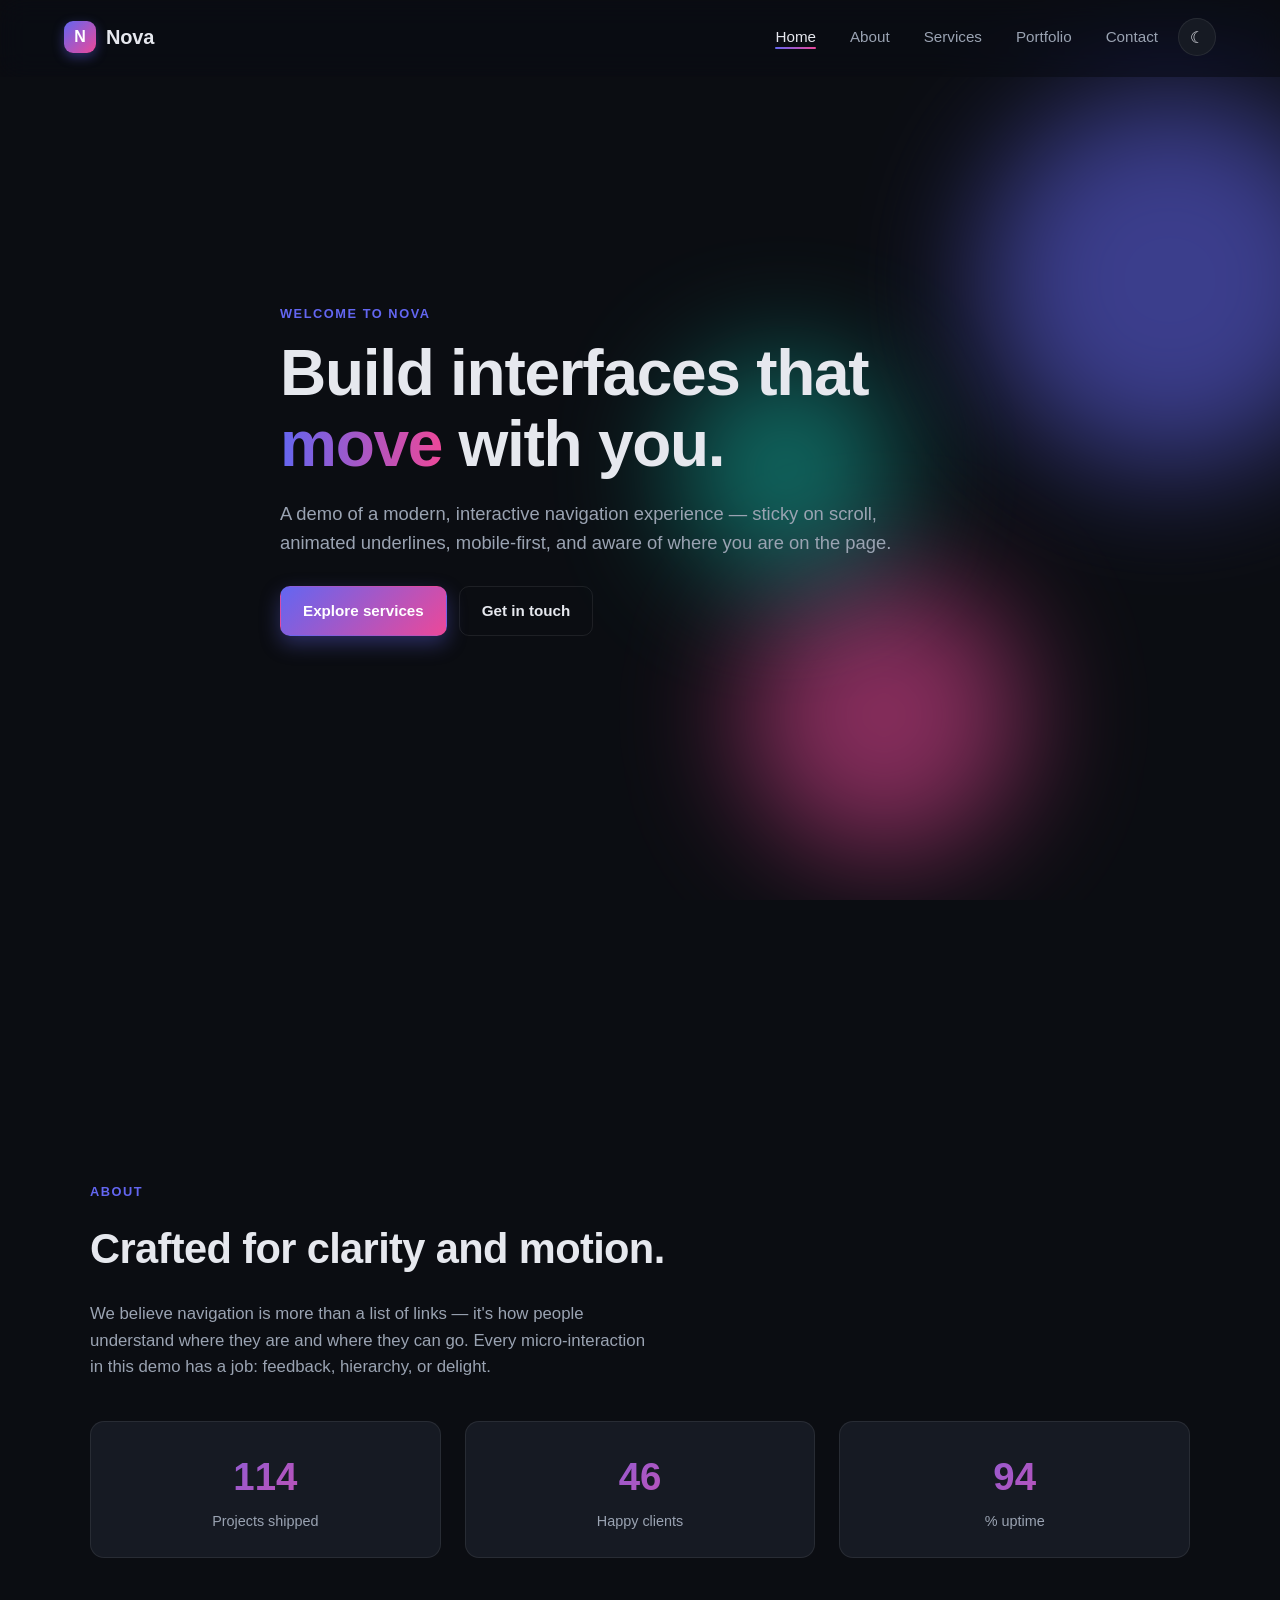
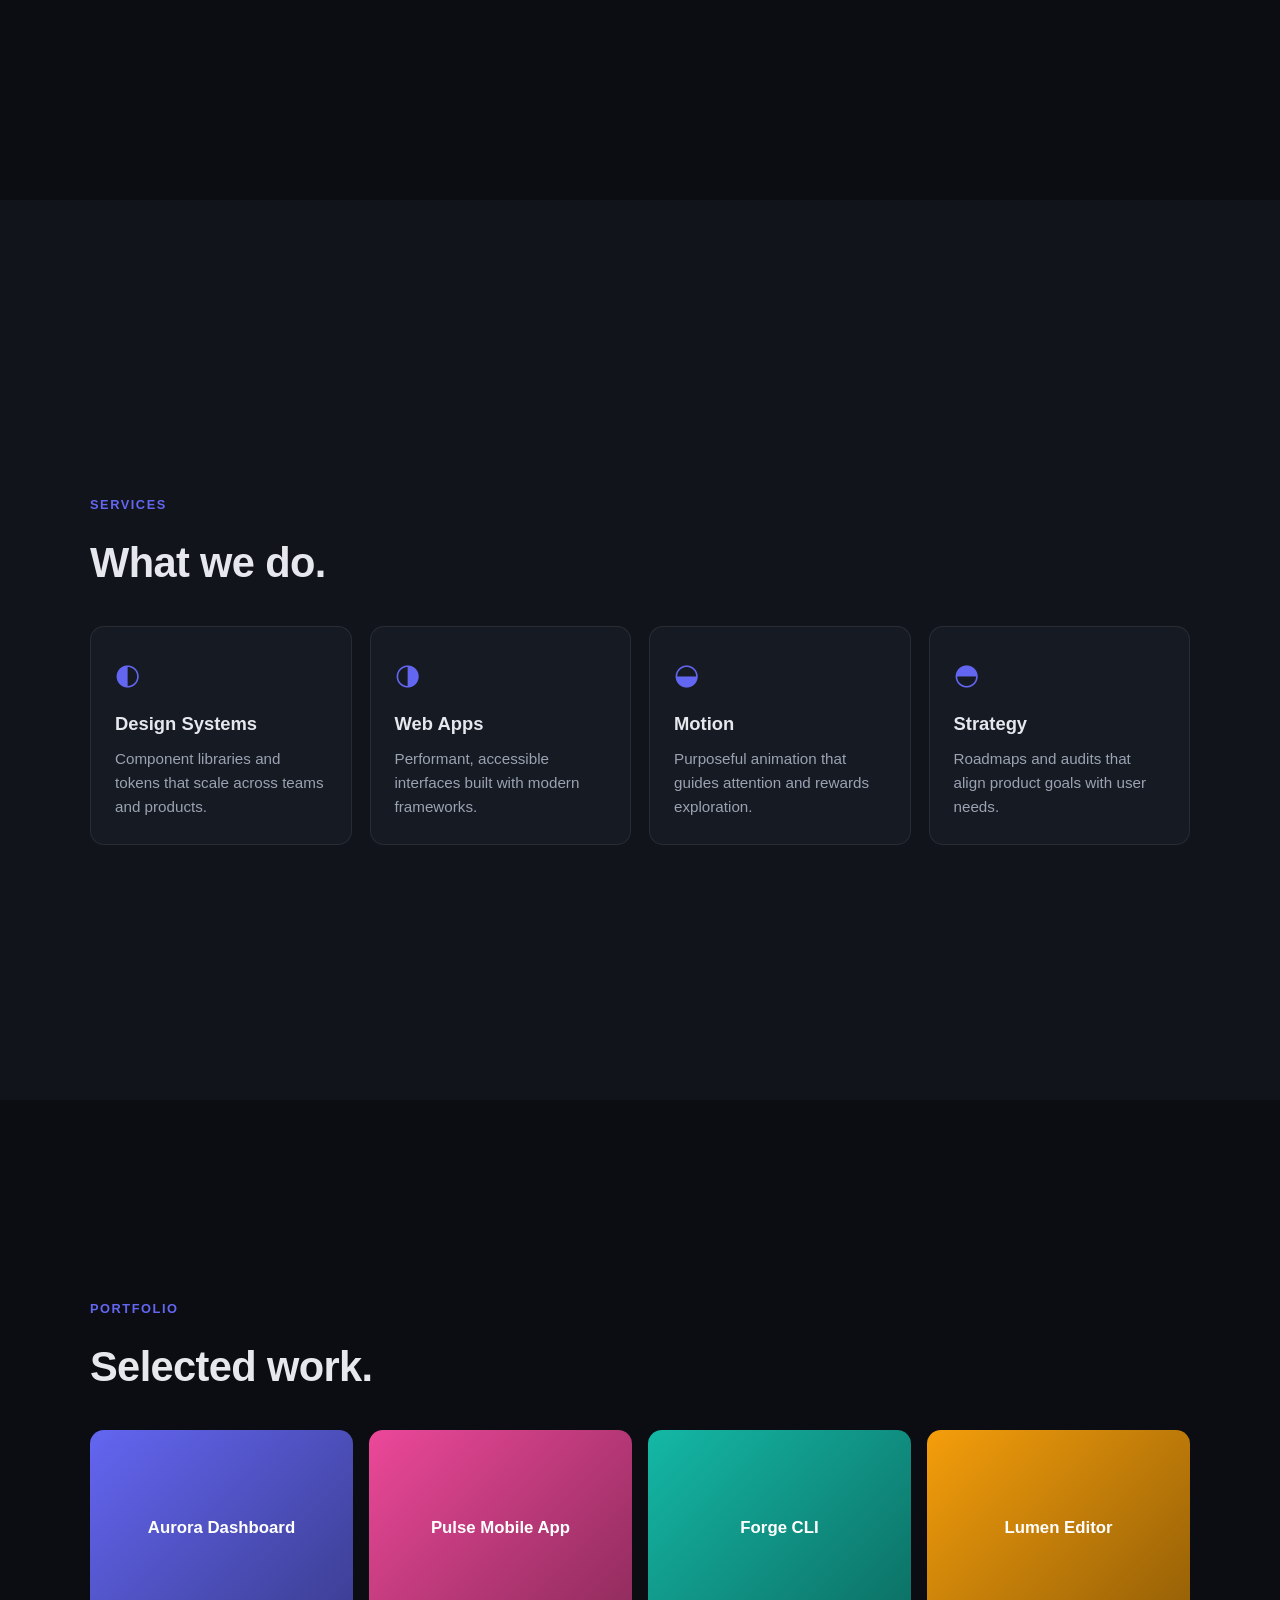
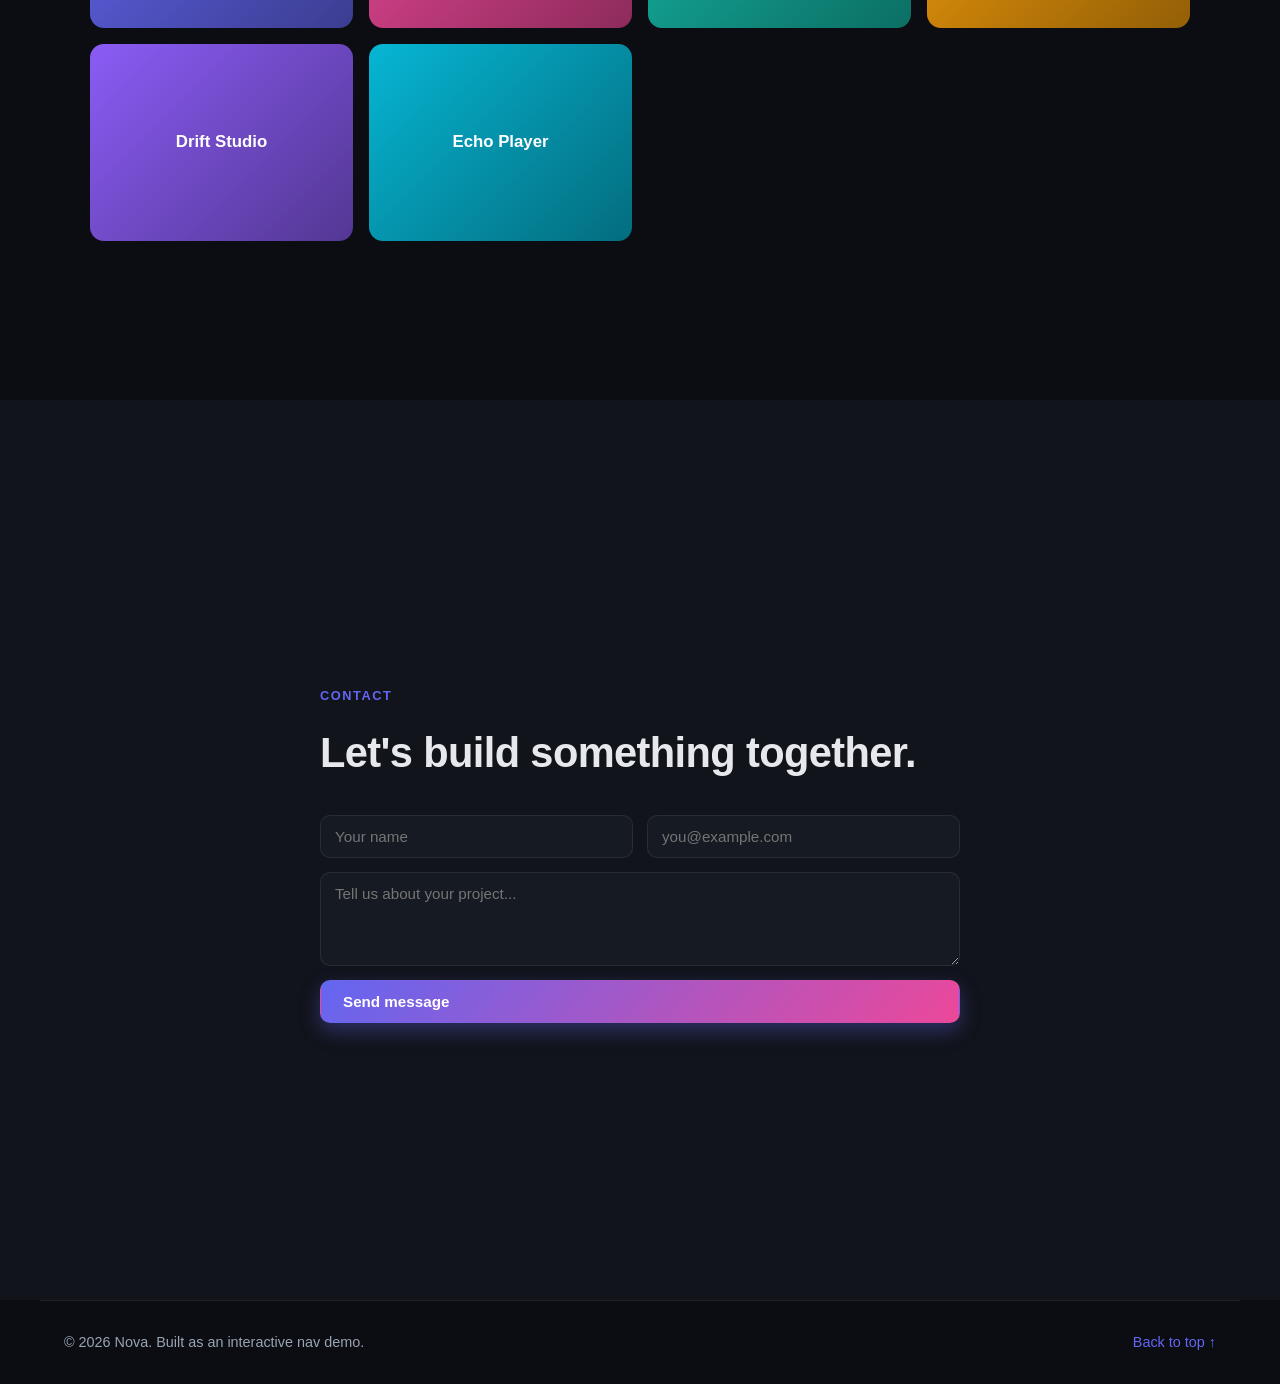
==== index.html @ 1e81a7bb "Add interactive nav bar website Single-page demo featuring a sticky/blurred navbar with scroll-spy l" ====
<!DOCTYPE html>
<html lang="en">
<head>
  <meta charset="UTF-8" />
  <meta name="viewport" content="width=device-width, initial-scale=1.0" />
  <title>Nova — Interactive Nav Demo</title>
  <link rel="stylesheet" href="styles.css" />
</head>
<body>
  <header id="navbar" class="navbar">
    <div class="nav-container">
      <a href="#home" class="logo">
        <span class="logo-mark">N</span>
        <span class="logo-text">Nova</span>
      </a>

      <nav>
        <ul id="nav-menu" class="nav-menu">
          <li><a href="#home" class="nav-link active">Home</a></li>
          <li><a href="#about" class="nav-link">About</a></li>
          <li><a href="#services" class="nav-link">Services</a></li>
          <li><a href="#portfolio" class="nav-link">Portfolio</a></li>
          <li><a href="#contact" class="nav-link">Contact</a></li>
          <li class="nav-cta">
            <button id="theme-toggle" class="theme-toggle" aria-label="Toggle theme">
              <span class="theme-icon">☾</span>
            </button>
          </li>
        </ul>
      </nav>

      <button id="hamburger" class="hamburger" aria-label="Toggle menu" aria-expanded="false">
        <span></span>
        <span></span>
        <span></span>
      </button>
    </div>
    <div class="scroll-progress" id="scroll-progress"></div>
  </header>

  <main>
    <section id="home" class="section hero">
      <div class="hero-content">
        <p class="eyebrow">Welcome to Nova</p>
        <h1>Build interfaces that <span class="gradient-text">move</span> with you.</h1>
        <p class="lead">A demo of a modern, interactive navigation experience — sticky on scroll, animated underlines, mobile-first, and aware of where you are on the page.</p>
        <div class="hero-actions">
          <a href="#services" class="btn btn-primary">Explore services</a>
          <a href="#contact" class="btn btn-ghost">Get in touch</a>
        </div>
      </div>
      <div class="hero-art" aria-hidden="true">
        <div class="orb orb-1"></div>
        <div class="orb orb-2"></div>
        <div class="orb orb-3"></div>
      </div>
    </section>

    <section id="about" class="section">
      <div class="section-inner">
        <p class="eyebrow">About</p>
        <h2>Crafted for clarity and motion.</h2>
        <p class="body">We believe navigation is more than a list of links — it's how people understand where they are and where they can go. Every micro-interaction in this demo has a job: feedback, hierarchy, or delight.</p>
        <div class="stats">
          <div class="stat">
            <span class="stat-num" data-target="120">0</span>
            <span class="stat-label">Projects shipped</span>
          </div>
          <div class="stat">
            <span class="stat-num" data-target="48">0</span>
            <span class="stat-label">Happy clients</span>
          </div>
          <div class="stat">
            <span class="stat-num" data-target="99">0</span>
            <span class="stat-label">% uptime</span>
          </div>
        </div>
      </div>
    </section>

    <section id="services" class="section section-alt">
      <div class="section-inner">
        <p class="eyebrow">Services</p>
        <h2>What we do.</h2>
        <div class="cards">
          <article class="card">
            <div class="card-icon">◐</div>
            <h3>Design Systems</h3>
            <p>Component libraries and tokens that scale across teams and products.</p>
          </article>
          <article class="card">
            <div class="card-icon">◑</div>
            <h3>Web Apps</h3>
            <p>Performant, accessible interfaces built with modern frameworks.</p>
          </article>
          <article class="card">
            <div class="card-icon">◒</div>
            <h3>Motion</h3>
            <p>Purposeful animation that guides attention and rewards exploration.</p>
          </article>
          <article class="card">
            <div class="card-icon">◓</div>
            <h3>Strategy</h3>
            <p>Roadmaps and audits that align product goals with user needs.</p>
          </article>
        </div>
      </div>
    </section>

    <section id="portfolio" class="section">
      <div class="section-inner">
        <p class="eyebrow">Portfolio</p>
        <h2>Selected work.</h2>
        <div class="gallery">
          <div class="tile" style="--tile-color: #6366f1">Aurora Dashboard</div>
          <div class="tile" style="--tile-color: #ec4899">Pulse Mobile App</div>
          <div class="tile" style="--tile-color: #14b8a6">Forge CLI</div>
          <div class="tile" style="--tile-color: #f59e0b">Lumen Editor</div>
          <div class="tile" style="--tile-color: #8b5cf6">Drift Studio</div>
          <div class="tile" style="--tile-color: #06b6d4">Echo Player</div>
        </div>
      </div>
    </section>

    <section id="contact" class="section section-alt">
      <div class="section-inner narrow">
        <p class="eyebrow">Contact</p>
        <h2>Let's build something together.</h2>
        <form class="contact-form" onsubmit="event.preventDefault(); this.querySelector('.form-status').textContent='Thanks — we\\'ll be in touch!';">
          <div class="form-row">
            <input type="text" placeholder="Your name" required />
            <input type="email" placeholder="you@example.com" required />
          </div>
          <textarea rows="4" placeholder="Tell us about your project..." required></textarea>
          <button type="submit" class="btn btn-primary">Send message</button>
          <p class="form-status" aria-live="polite"></p>
        </form>
      </div>
    </section>
  </main>

  <footer class="footer">
    <p>© <span id="year"></span> Nova. Built as an interactive nav demo.</p>
    <a href="#home" class="back-top">Back to top ↑</a>
  </footer>

  <script src="script.js"></script>
</body>
</html>
---- styles.css ----
:root {
  --bg: #0b0d12;
  --bg-alt: #11141b;
  --surface: #161a23;
  --text: #e6e8ee;
  --text-dim: #9aa3b2;
  --accent: #6366f1;
  --accent-2: #ec4899;
  --border: rgba(255, 255, 255, 0.08);
  --nav-bg: rgba(11, 13, 18, 0.6);
  --nav-bg-solid: rgba(11, 13, 18, 0.92);
  --shadow: 0 10px 30px rgba(0, 0, 0, 0.35);
  --radius: 14px;
  --transition: 250ms cubic-bezier(0.4, 0, 0.2, 1);
}

[data-theme="light"] {
  --bg: #f7f8fb;
  --bg-alt: #ffffff;
  --surface: #ffffff;
  --text: #14171f;
  --text-dim: #5b6472;
  --border: rgba(0, 0, 0, 0.08);
  --nav-bg: rgba(255, 255, 255, 0.65);
  --nav-bg-solid: rgba(255, 255, 255, 0.95);
  --shadow: 0 10px 30px rgba(20, 23, 31, 0.08);
}

* {
  box-sizing: border-box;
  margin: 0;
  padding: 0;
}

html {
  scroll-behavior: smooth;
}

body {
  font-family: -apple-system, BlinkMacSystemFont, "Segoe UI", Roboto, "Helvetica Neue", Arial, sans-serif;
  background: var(--bg);
  color: var(--text);
  line-height: 1.6;
  -webkit-font-smoothing: antialiased;
  transition: background var(--transition), color var(--transition);
}

a {
  color: inherit;
  text-decoration: none;
}

/* ---------- Navbar ---------- */
.navbar {
  position: fixed;
  top: 0;
  left: 0;
  right: 0;
  z-index: 100;
  background: var(--nav-bg);
  backdrop-filter: saturate(180%) blur(14px);
  -webkit-backdrop-filter: saturate(180%) blur(14px);
  border-bottom: 1px solid transparent;
  transition: background var(--transition), border-color var(--transition), box-shadow var(--transition), padding var(--transition);
}

.navbar.scrolled {
  background: var(--nav-bg-solid);
  border-bottom-color: var(--border);
  box-shadow: var(--shadow);
}

.nav-container {
  max-width: 1200px;
  margin: 0 auto;
  display: flex;
  align-items: center;
  justify-content: space-between;
  padding: 18px 24px;
  transition: padding var(--transition);
}

.navbar.scrolled .nav-container {
  padding: 12px 24px;
}

.logo {
  display: flex;
  align-items: center;
  gap: 10px;
  font-weight: 700;
  font-size: 1.25rem;
  letter-spacing: -0.01em;
}

.logo-mark {
  width: 32px;
  height: 32px;
  border-radius: 9px;
  background: linear-gradient(135deg, var(--accent), var(--accent-2));
  display: grid;
  place-items: center;
  color: #fff;
  font-size: 1rem;
  box-shadow: 0 4px 12px rgba(99, 102, 241, 0.4);
}

.nav-menu {
  display: flex;
  align-items: center;
  gap: 6px;
  list-style: none;
}

.nav-link {
  position: relative;
  padding: 8px 14px;
  font-size: 0.95rem;
  font-weight: 500;
  color: var(--text-dim);
  border-radius: 8px;
  transition: color var(--transition), background var(--transition);
}

.nav-link::after {
  content: "";
  position: absolute;
  left: 14px;
  right: 14px;
  bottom: 4px;
  height: 2px;
  background: linear-gradient(90deg, var(--accent), var(--accent-2));
  border-radius: 2px;
  transform: scaleX(0);
  transform-origin: left;
  transition: transform var(--transition);
}

.nav-link:hover {
  color: var(--text);
}

.nav-link:hover::after,
.nav-link.active::after {
  transform: scaleX(1);
}

.nav-link.active {
  color: var(--text);
}

.theme-toggle {
  background: var(--surface);
  border: 1px solid var(--border);
  color: var(--text);
  width: 38px;
  height: 38px;
  border-radius: 50%;
  cursor: pointer;
  display: grid;
  place-items: center;
  font-size: 1rem;
  transition: transform var(--transition), background var(--transition);
}

.theme-toggle:hover {
  transform: rotate(20deg);
}

.hamburger {
  display: none;
  flex-direction: column;
  justify-content: space-between;
  width: 28px;
  height: 22px;
  background: none;
  border: none;
  cursor: pointer;
  padding: 0;
}

.hamburger span {
  display: block;
  height: 2px;
  width: 100%;
  background: var(--text);
  border-radius: 2px;
  transition: transform var(--transition), opacity var(--transition);
}

.hamburger.open span:nth-child(1) {
  transform: translateY(10px) rotate(45deg);
}

.hamburger.open span:nth-child(2) {
  opacity: 0;
}

.hamburger.open span:nth-child(3) {
  transform: translateY(-10px) rotate(-45deg);
}

.scroll-progress {
  height: 2px;
  background: linear-gradient(90deg, var(--accent), var(--accent-2));
  width: 0%;
  transition: width 80ms linear;
}

/* ---------- Sections ---------- */
.section {
  min-height: 100vh;
  padding: 120px 24px 80px;
  display: flex;
  align-items: center;
  justify-content: center;
}

.section-alt {
  background: var(--bg-alt);
}

.section-inner {
  max-width: 1100px;
  width: 100%;
}

.section-inner.narrow {
  max-width: 640px;
}

.eyebrow {
  font-size: 0.8rem;
  font-weight: 600;
  letter-spacing: 0.12em;
  text-transform: uppercase;
  color: var(--accent);
  margin-bottom: 14px;
}

h1 {
  font-size: clamp(2.4rem, 5vw, 4rem);
  font-weight: 700;
  line-height: 1.1;
  letter-spacing: -0.02em;
  margin-bottom: 20px;
}

h2 {
  font-size: clamp(1.8rem, 3.5vw, 2.6rem);
  font-weight: 700;
  letter-spacing: -0.015em;
  margin-bottom: 18px;
}

h3 {
  font-size: 1.15rem;
  margin-bottom: 8px;
}

.gradient-text {
  background: linear-gradient(90deg, var(--accent), var(--accent-2));
  -webkit-background-clip: text;
  background-clip: text;
  -webkit-text-fill-color: transparent;
}

.body, .lead {
  color: var(--text-dim);
  font-size: 1.05rem;
  max-width: 60ch;
}

.lead {
  font-size: 1.15rem;
  margin-bottom: 28px;
}

/* ---------- Hero ---------- */
.hero {
  position: relative;
  overflow: hidden;
}

.hero-content {
  max-width: 720px;
  position: relative;
  z-index: 1;
}

.hero-actions {
  display: flex;
  gap: 12px;
  flex-wrap: wrap;
}

.btn {
  display: inline-flex;
  align-items: center;
  gap: 8px;
  padding: 12px 22px;
  border-radius: 10px;
  font-weight: 600;
  font-size: 0.95rem;
  border: 1px solid transparent;
  cursor: pointer;
  transition: transform var(--transition), background var(--transition), border-color var(--transition);
}

.btn-primary {
  background: linear-gradient(135deg, var(--accent), var(--accent-2));
  color: #fff;
  box-shadow: 0 8px 20px rgba(99, 102, 241, 0.35);
}

.btn-primary:hover {
  transform: translateY(-2px);
}

.btn-ghost {
  background: transparent;
  border-color: var(--border);
  color: var(--text);
}

.btn-ghost:hover {
  border-color: var(--accent);
  color: var(--accent);
}

.hero-art {
  position: absolute;
  inset: 0;
  pointer-events: none;
  overflow: hidden;
  z-index: 0;
}

.orb {
  position: absolute;
  border-radius: 50%;
  filter: blur(60px);
  opacity: 0.55;
  animation: float 12s ease-in-out infinite;
}

.orb-1 {
  width: 380px;
  height: 380px;
  background: var(--accent);
  top: 10%;
  right: -80px;
}

.orb-2 {
  width: 280px;
  height: 280px;
  background: var(--accent-2);
  bottom: 5%;
  right: 20%;
  animation-delay: -3s;
}

.orb-3 {
  width: 220px;
  height: 220px;
  background: #14b8a6;
  top: 40%;
  right: 30%;
  animation-delay: -6s;
}

@keyframes float {
  0%, 100% { transform: translateY(0) translateX(0); }
  50% { transform: translateY(-30px) translateX(15px); }
}

/* ---------- Stats ---------- */
.stats {
  display: grid;
  grid-template-columns: repeat(3, 1fr);
  gap: 24px;
  margin-top: 40px;
}

.stat {
  background: var(--surface);
  padding: 24px;
  border-radius: var(--radius);
  border: 1px solid var(--border);
  text-align: center;
}

.stat-num {
  display: block;
  font-size: 2.4rem;
  font-weight: 700;
  background: linear-gradient(135deg, var(--accent), var(--accent-2));
  -webkit-background-clip: text;
  background-clip: text;
  -webkit-text-fill-color: transparent;
}

.stat-label {
  color: var(--text-dim);
  font-size: 0.9rem;
}

/* ---------- Cards ---------- */
.cards {
  display: grid;
  grid-template-columns: repeat(auto-fit, minmax(220px, 1fr));
  gap: 18px;
  margin-top: 30px;
}

.card {
  background: var(--surface);
  border: 1px solid var(--border);
  padding: 24px;
  border-radius: var(--radius);
  transition: transform var(--transition), border-color var(--transition);
}

.card:hover {
  transform: translateY(-4px);
  border-color: var(--accent);
}

.card-icon {
  font-size: 1.8rem;
  margin-bottom: 12px;
  color: var(--accent);
}

.card p {
  color: var(--text-dim);
  font-size: 0.95rem;
}

/* ---------- Gallery ---------- */
.gallery {
  display: grid;
  grid-template-columns: repeat(auto-fit, minmax(240px, 1fr));
  gap: 16px;
  margin-top: 30px;
}

.tile {
  aspect-ratio: 4 / 3;
  border-radius: var(--radius);
  background: linear-gradient(135deg, var(--tile-color), color-mix(in srgb, var(--tile-color) 60%, #000));
  display: grid;
  place-items: center;
  color: #fff;
  font-weight: 600;
  font-size: 1.05rem;
  cursor: pointer;
  transition: transform var(--transition), box-shadow var(--transition);
  position: relative;
  overflow: hidden;
}

.tile::before {
  content: "";
  position: absolute;
  inset: 0;
  background: linear-gradient(135deg, rgba(255,255,255,0.1), transparent);
  opacity: 0;
  transition: opacity var(--transition);
}

.tile:hover {
  transform: scale(1.03);
  box-shadow: 0 16px 40px rgba(0,0,0,0.3);
}

.tile:hover::before {
  opacity: 1;
}

/* ---------- Contact ---------- */
.contact-form {
  margin-top: 28px;
  display: flex;
  flex-direction: column;
  gap: 14px;
}

.form-row {
  display: grid;
  grid-template-columns: 1fr 1fr;
  gap: 14px;
}

input, textarea {
  background: var(--surface);
  border: 1px solid var(--border);
  color: var(--text);
  padding: 12px 14px;
  border-radius: 10px;
  font-size: 0.95rem;
  font-family: inherit;
  transition: border-color var(--transition);
  resize: vertical;
}

input:focus, textarea:focus {
  outline: none;
  border-color: var(--accent);
}

.form-status {
  color: #22c55e;
  font-size: 0.9rem;
  min-height: 1.2em;
}

/* ---------- Footer ---------- */
.footer {
  padding: 30px 24px;
  border-top: 1px solid var(--border);
  display: flex;
  justify-content: space-between;
  align-items: center;
  max-width: 1200px;
  margin: 0 auto;
  flex-wrap: wrap;
  gap: 12px;
  color: var(--text-dim);
  font-size: 0.9rem;
}

.back-top {
  color: var(--accent);
  font-weight: 500;
}

/* ---------- Reveal animation ---------- */
.reveal {
  opacity: 0;
  transform: translateY(20px);
  transition: opacity 600ms ease, transform 600ms ease;
}

.reveal.visible {
  opacity: 1;
  transform: translateY(0);
}

/* ---------- Mobile ---------- */
@media (max-width: 820px) {
  .hamburger {
    display: flex;
  }

  .nav-menu {
    position: fixed;
    top: 0;
    right: 0;
    width: 75%;
    max-width: 320px;
    height: 100vh;
    flex-direction: column;
    align-items: flex-start;
    gap: 4px;
    padding: 90px 24px 24px;
    background: var(--nav-bg-solid);
    backdrop-filter: blur(20px);
    border-left: 1px solid var(--border);
    transform: translateX(100%);
    transition: transform 350ms cubic-bezier(0.4, 0, 0.2, 1);
    box-shadow: -20px 0 40px rgba(0,0,0,0.25);
  }

  .nav-menu.open {
    transform: translateX(0);
  }

  .nav-menu li {
    width: 100%;
  }

  .nav-link {
    display: block;
    padding: 14px 12px;
    font-size: 1.05rem;
  }

  .nav-link::after {
    left: 12px;
    right: auto;
    width: 24px;
  }

  .stats {
    grid-template-columns: 1fr;
  }

  .form-row {
    grid-template-columns: 1fr;
  }
}
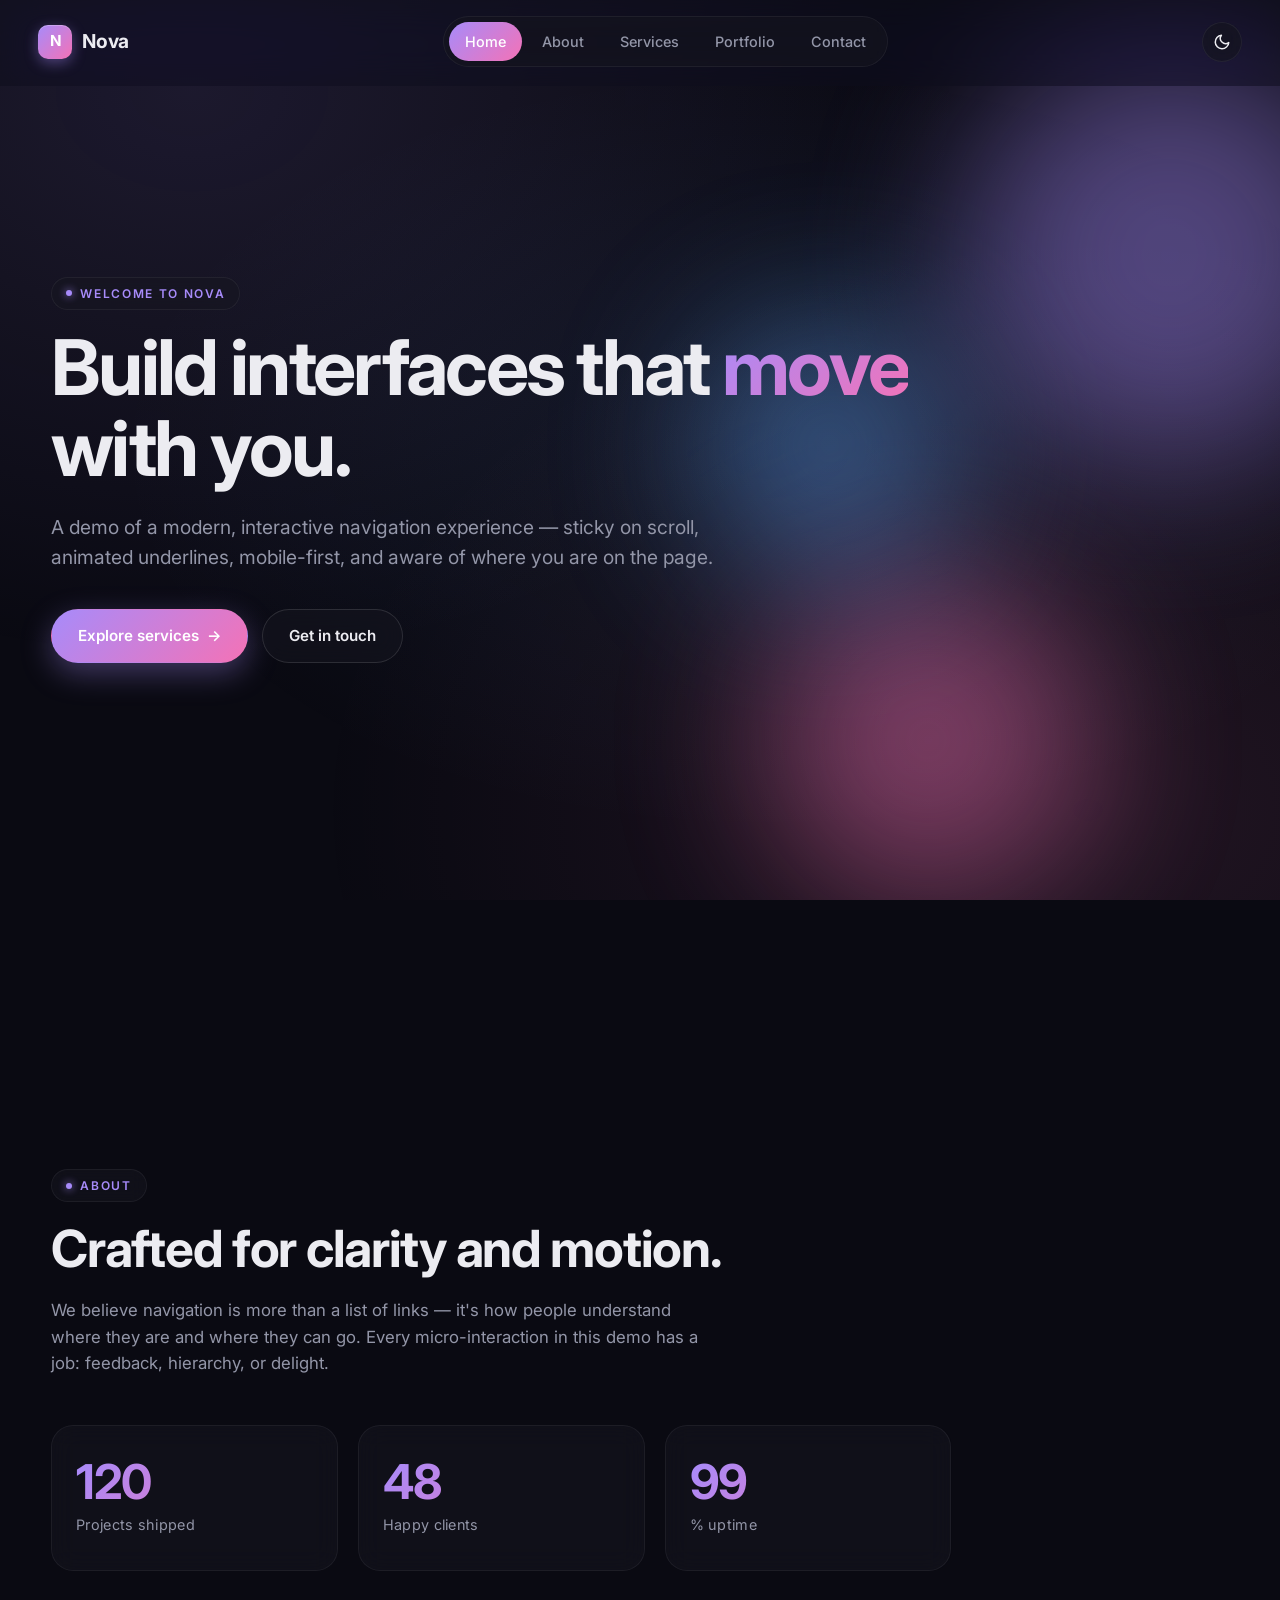
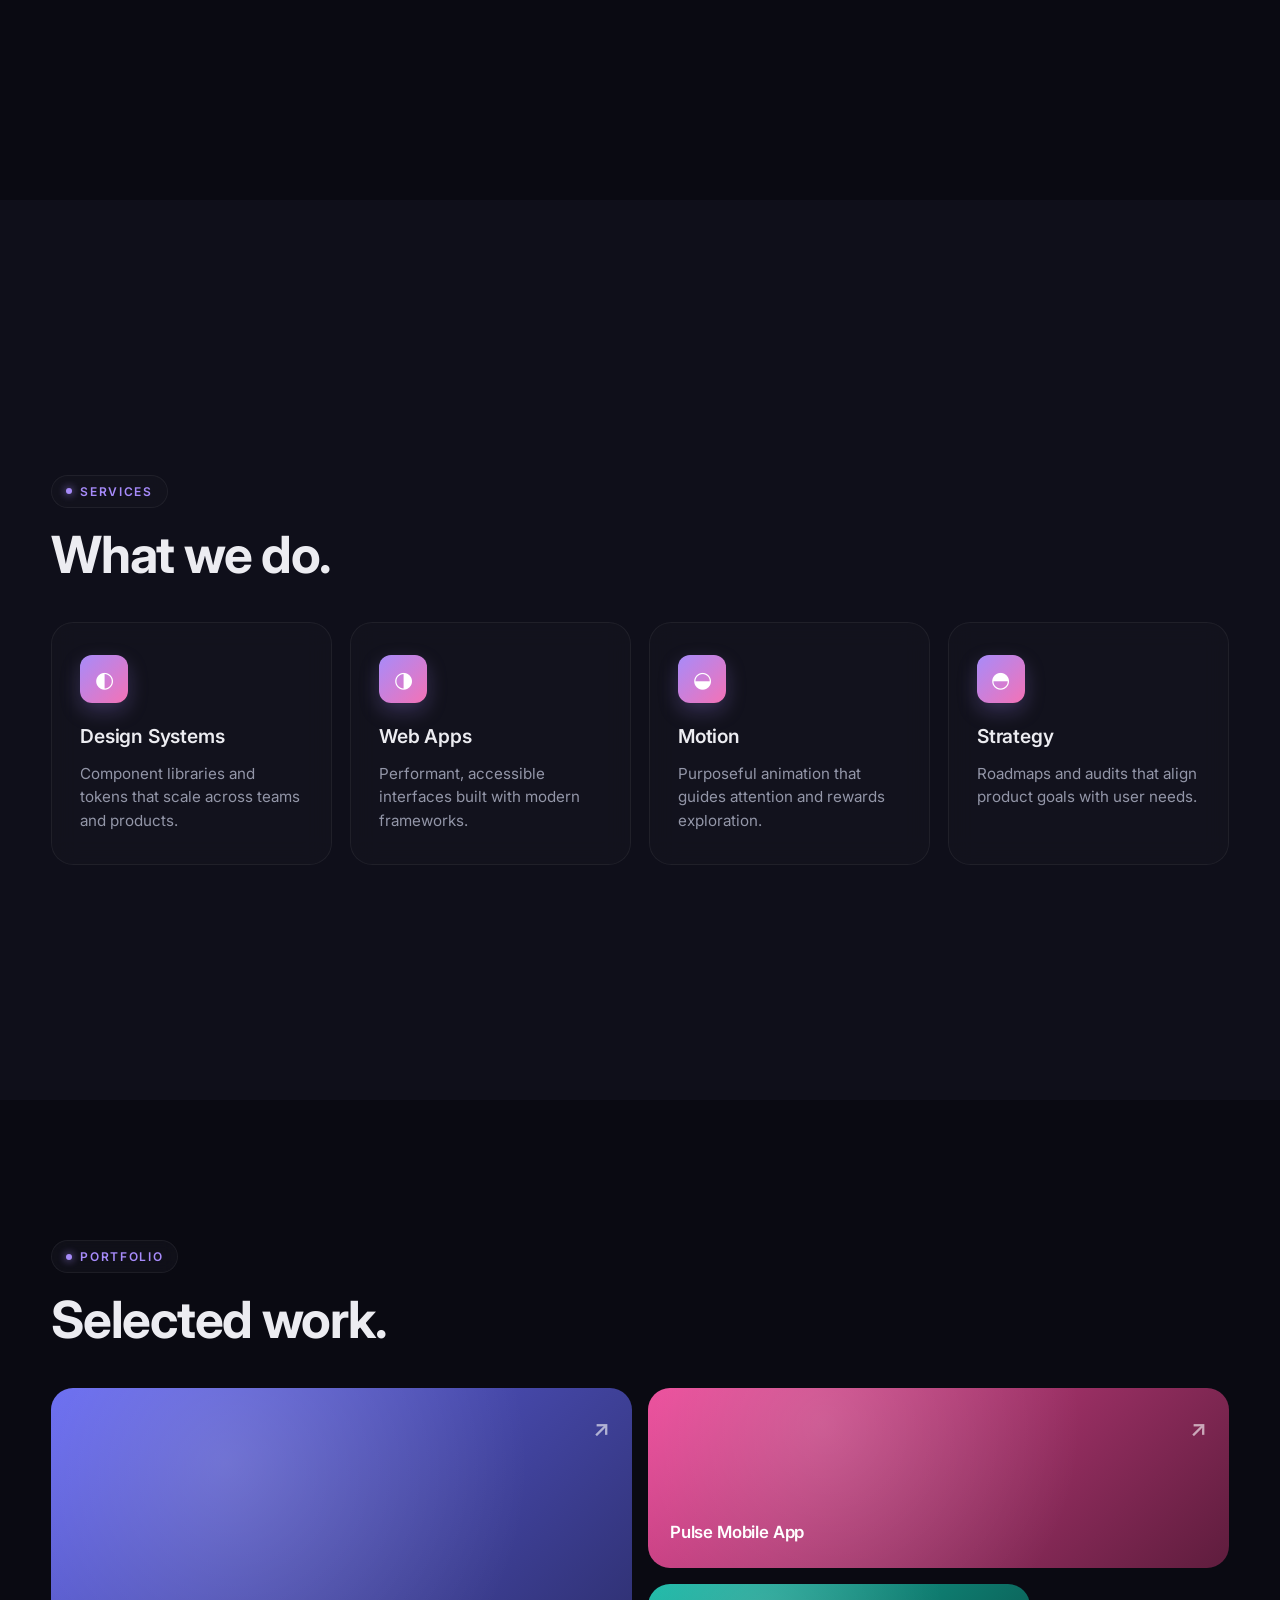
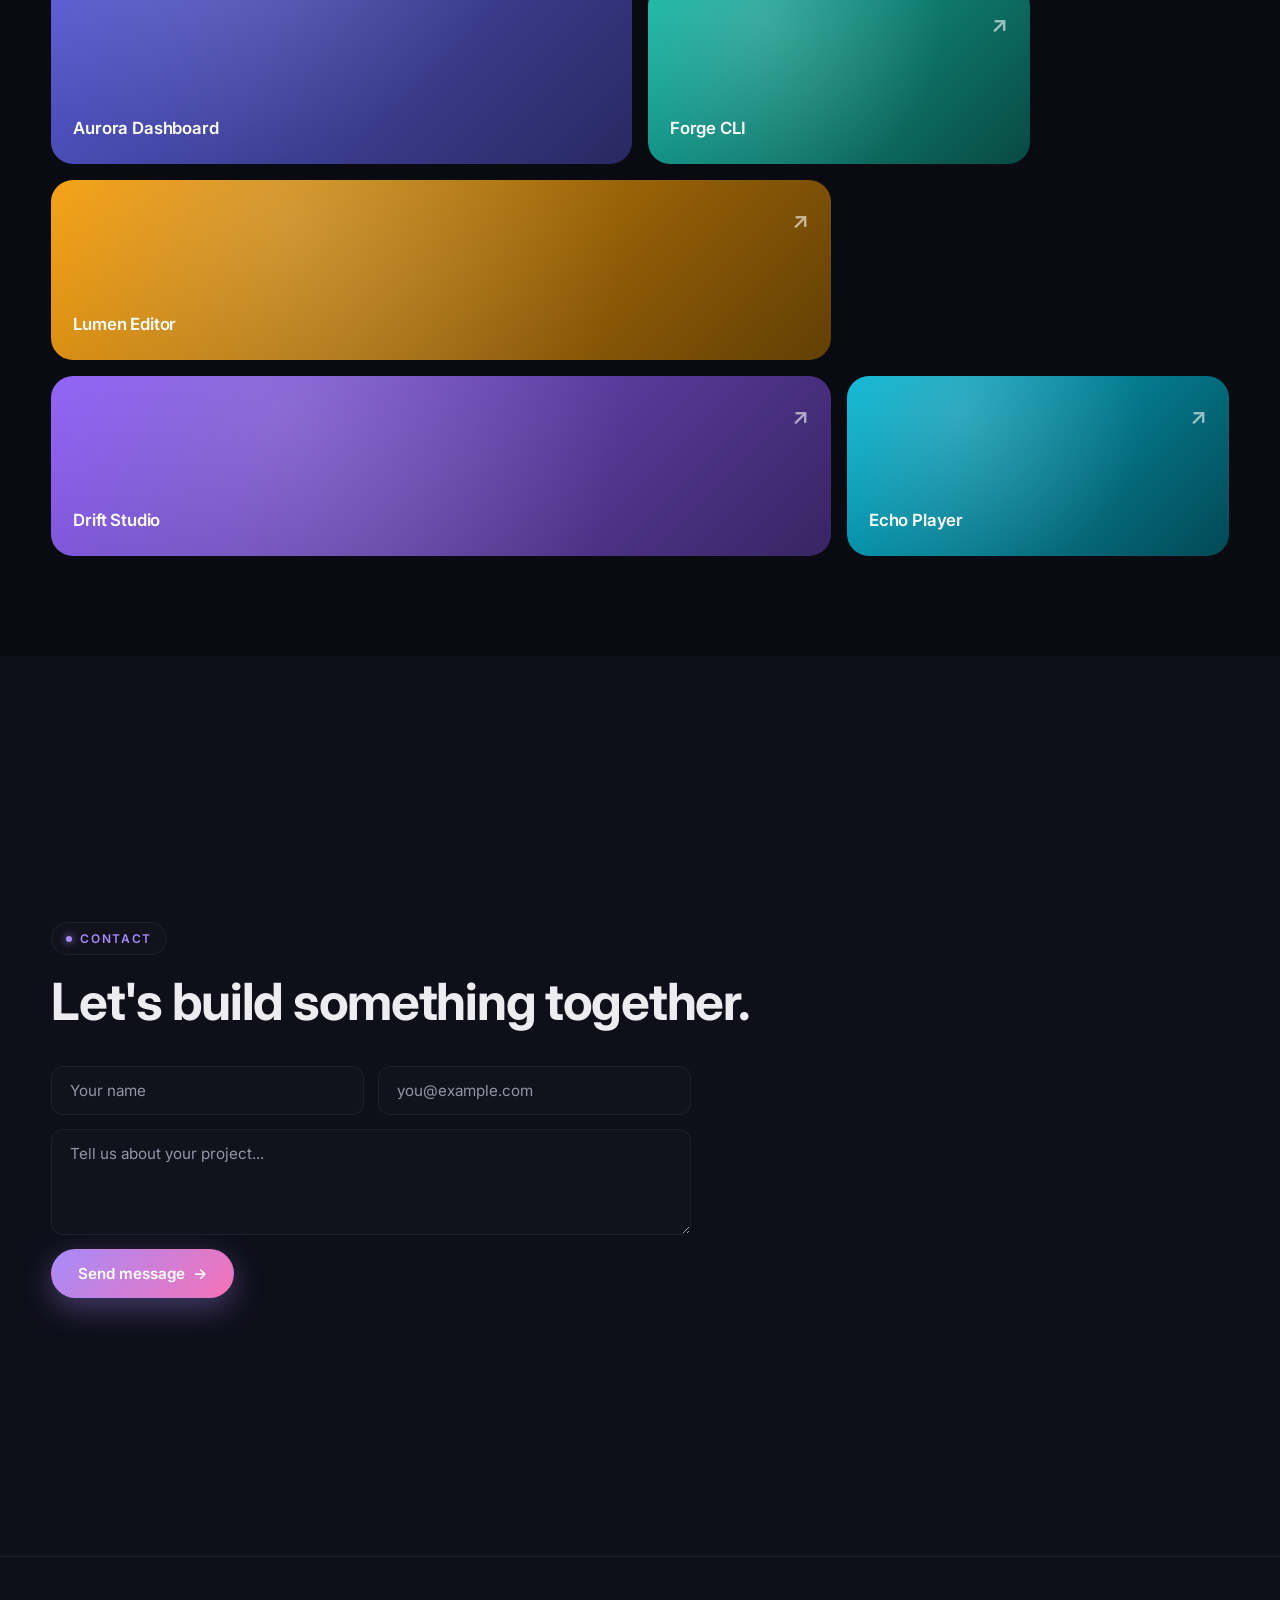
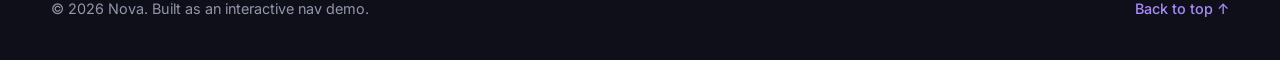
==== commit 7afa9015: "Redesign navbar and refresh aesthetic with modern 2026 trends Move the theme toggle out of the nav-m" ====
--- a/index.html
+++ b/index.html
@@ -4,6 +4,9 @@
   <meta charset="UTF-8" />
   <meta name="viewport" content="width=device-width, initial-scale=1.0" />
   <title>Nova — Interactive Nav Demo</title>
+  <link rel="preconnect" href="https://fonts.googleapis.com" />
+  <link rel="preconnect" href="https://fonts.gstatic.com" crossorigin />
+  <link href="https://fonts.googleapis.com/css2?family=Inter:wght@400;500;600;700;800&display=swap" rel="stylesheet" />
   <link rel="stylesheet" href="styles.css" />
 </head>
 <body>
@@ -21,19 +24,26 @@
           <li><a href="#services" class="nav-link">Services</a></li>
           <li><a href="#portfolio" class="nav-link">Portfolio</a></li>
           <li><a href="#contact" class="nav-link">Contact</a></li>
-          <li class="nav-cta">
-            <button id="theme-toggle" class="theme-toggle" aria-label="Toggle theme">
-              <span class="theme-icon">☾</span>
-            </button>
-          </li>
         </ul>
       </nav>
 
-      <button id="hamburger" class="hamburger" aria-label="Toggle menu" aria-expanded="false">
-        <span></span>
-        <span></span>
-        <span></span>
-      </button>
+      <div class="nav-actions">
+        <button id="theme-toggle" class="theme-toggle" aria-label="Toggle theme">
+          <svg class="icon icon-sun" viewBox="0 0 24 24" fill="none" stroke="currentColor" stroke-width="2" stroke-linecap="round" stroke-linejoin="round" aria-hidden="true">
+            <circle cx="12" cy="12" r="4"></circle>
+            <path d="M12 2v2M12 20v2M4.93 4.93l1.41 1.41M17.66 17.66l1.41 1.41M2 12h2M20 12h2M4.93 19.07l1.41-1.41M17.66 6.34l1.41-1.41"></path>
+          </svg>
+          <svg class="icon icon-moon" viewBox="0 0 24 24" fill="none" stroke="currentColor" stroke-width="2" stroke-linecap="round" stroke-linejoin="round" aria-hidden="true">
+            <path d="M21 12.79A9 9 0 1 1 11.21 3 7 7 0 0 0 21 12.79z"></path>
+          </svg>
+        </button>
+
+        <button id="hamburger" class="hamburger" aria-label="Toggle menu" aria-expanded="false">
+          <span></span>
+          <span></span>
+          <span></span>
+        </button>
+      </div>
     </div>
     <div class="scroll-progress" id="scroll-progress"></div>
   </header>
--- a/styles.css
+++ b/styles.css
@@ -1,29 +1,44 @@
 :root {
-  --bg: #0b0d12;
-  --bg-alt: #11141b;
-  --surface: #161a23;
-  --text: #e6e8ee;
-  --text-dim: #9aa3b2;
-  --accent: #6366f1;
-  --accent-2: #ec4899;
-  --border: rgba(255, 255, 255, 0.08);
-  --nav-bg: rgba(11, 13, 18, 0.6);
-  --nav-bg-solid: rgba(11, 13, 18, 0.92);
-  --shadow: 0 10px 30px rgba(0, 0, 0, 0.35);
-  --radius: 14px;
-  --transition: 250ms cubic-bezier(0.4, 0, 0.2, 1);
+  /* Refined dark palette — deeper, softer, slightly blue-violet */
+  --bg: #0a0a12;
+  --bg-alt: #0f0f1a;
+  --surface: #16172180;
+  --surface-solid: #1a1b27;
+  --text: #ececf1;
+  --text-dim: #9396a8;
+  --accent: #a78bfa;
+  --accent-2: #f472b6;
+  --accent-3: #60a5fa;
+  --border: rgba(255, 255, 255, 0.06);
+  --border-strong: rgba(255, 255, 255, 0.12);
+  --nav-bg: rgba(15, 15, 26, 0.55);
+  --nav-bg-solid: rgba(15, 15, 26, 0.85);
+  --shadow-sm: 0 2px 8px rgba(0, 0, 0, 0.2);
+  --shadow: 0 12px 40px rgba(0, 0, 0, 0.45);
+  --shadow-glow: 0 0 60px rgba(167, 139, 250, 0.15);
+  --radius: 16px;
+  --radius-lg: 22px;
+  --transition: 280ms cubic-bezier(0.4, 0, 0.2, 1);
+  --transition-slow: 500ms cubic-bezier(0.4, 0, 0.2, 1);
 }
 
 [data-theme="light"] {
-  --bg: #f7f8fb;
-  --bg-alt: #ffffff;
-  --surface: #ffffff;
-  --text: #14171f;
-  --text-dim: #5b6472;
-  --border: rgba(0, 0, 0, 0.08);
+  --bg: #fafaf9;
+  --bg-alt: #f4f4f2;
+  --surface: rgba(255, 255, 255, 0.7);
+  --surface-solid: #ffffff;
+  --text: #1a1a24;
+  --text-dim: #5a5e72;
+  --accent: #7c3aed;
+  --accent-2: #db2777;
+  --accent-3: #2563eb;
+  --border: rgba(20, 20, 35, 0.08);
+  --border-strong: rgba(20, 20, 35, 0.16);
   --nav-bg: rgba(255, 255, 255, 0.65);
-  --nav-bg-solid: rgba(255, 255, 255, 0.95);
-  --shadow: 0 10px 30px rgba(20, 23, 31, 0.08);
+  --nav-bg-solid: rgba(255, 255, 255, 0.9);
+  --shadow-sm: 0 2px 8px rgba(20, 23, 31, 0.06);
+  --shadow: 0 12px 40px rgba(20, 23, 31, 0.1);
+  --shadow-glow: 0 0 60px rgba(124, 58, 237, 0.12);
 }
 
 * {
@@ -37,12 +52,41 @@
 }
 
 body {
-  font-family: -apple-system, BlinkMacSystemFont, "Segoe UI", Roboto, "Helvetica Neue", Arial, sans-serif;
+  font-family: "Inter", -apple-system, BlinkMacSystemFont, "Segoe UI", Roboto, "Helvetica Neue", Arial, sans-serif;
   background: var(--bg);
   color: var(--text);
   line-height: 1.6;
   -webkit-font-smoothing: antialiased;
+  -moz-osx-font-smoothing: grayscale;
   transition: background var(--transition), color var(--transition);
+  overflow-x: hidden;
+  position: relative;
+}
+
+/* Mesh gradient background — subtle aurora */
+body::before {
+  content: "";
+  position: fixed;
+  inset: 0;
+  background:
+    radial-gradient(ellipse at 15% 10%, rgba(167, 139, 250, 0.12), transparent 50%),
+    radial-gradient(ellipse at 85% 90%, rgba(244, 114, 182, 0.1), transparent 50%),
+    radial-gradient(ellipse at 60% 50%, rgba(96, 165, 250, 0.08), transparent 60%);
+  pointer-events: none;
+  z-index: 0;
+  transition: opacity var(--transition);
+}
+
+[data-theme="light"] body::before {
+  background:
+    radial-gradient(ellipse at 15% 10%, rgba(124, 58, 237, 0.08), transparent 50%),
+    radial-gradient(ellipse at 85% 90%, rgba(219, 39, 119, 0.06), transparent 50%),
+    radial-gradient(ellipse at 60% 50%, rgba(37, 99, 235, 0.05), transparent 60%);
+}
+
+main, .footer {
+  position: relative;
+  z-index: 1;
 }
 
 a {
@@ -58,8 +102,8 @@
   right: 0;
   z-index: 100;
   background: var(--nav-bg);
-  backdrop-filter: saturate(180%) blur(14px);
-  -webkit-backdrop-filter: saturate(180%) blur(14px);
+  backdrop-filter: saturate(180%) blur(18px);
+  -webkit-backdrop-filter: saturate(180%) blur(18px);
   border-bottom: 1px solid transparent;
   transition: background var(--transition), border-color var(--transition), box-shadow var(--transition), padding var(--transition);
 }
@@ -67,21 +111,23 @@
 .navbar.scrolled {
   background: var(--nav-bg-solid);
   border-bottom-color: var(--border);
-  box-shadow: var(--shadow);
+  box-shadow: var(--shadow-sm);
 }
 
 .nav-container {
-  max-width: 1200px;
-  margin: 0 auto;
+  width: 100%;
+  max-width: 100%;
+  margin: 0;
   display: flex;
   align-items: center;
   justify-content: space-between;
-  padding: 18px 24px;
+  padding: 16px clamp(20px, 3vw, 40px);
   transition: padding var(--transition);
+  gap: 24px;
 }
 
 .navbar.scrolled .nav-container {
-  padding: 12px 24px;
+  padding: 10px clamp(20px, 3vw, 40px);
 }
 
 .logo {
@@ -89,90 +135,141 @@
   align-items: center;
   gap: 10px;
   font-weight: 700;
-  font-size: 1.25rem;
-  letter-spacing: -0.01em;
+  font-size: 1.2rem;
+  letter-spacing: -0.02em;
+  flex-shrink: 0;
 }
 
 .logo-mark {
-  width: 32px;
-  height: 32px;
-  border-radius: 9px;
+  width: 34px;
+  height: 34px;
+  border-radius: 10px;
   background: linear-gradient(135deg, var(--accent), var(--accent-2));
   display: grid;
   place-items: center;
   color: #fff;
-  font-size: 1rem;
-  box-shadow: 0 4px 12px rgba(99, 102, 241, 0.4);
+  font-size: 0.95rem;
+  font-weight: 700;
+  box-shadow: 0 4px 14px rgba(167, 139, 250, 0.4), inset 0 1px 0 rgba(255, 255, 255, 0.25);
+  transition: transform var(--transition);
+}
+
+.logo:hover .logo-mark {
+  transform: rotate(-8deg) scale(1.05);
 }
 
 .nav-menu {
   display: flex;
   align-items: center;
-  gap: 6px;
+  gap: 4px;
   list-style: none;
+  background: var(--surface);
+  border: 1px solid var(--border);
+  border-radius: 999px;
+  padding: 5px;
+  backdrop-filter: blur(12px);
 }
 
 .nav-link {
   position: relative;
-  padding: 8px 14px;
-  font-size: 0.95rem;
+  display: inline-block;
+  padding: 8px 16px;
+  font-size: 0.9rem;
   font-weight: 500;
   color: var(--text-dim);
-  border-radius: 8px;
+  border-radius: 999px;
   transition: color var(--transition), background var(--transition);
 }
 
-.nav-link::after {
+.nav-link::before {
   content: "";
   position: absolute;
-  left: 14px;
-  right: 14px;
-  bottom: 4px;
-  height: 2px;
-  background: linear-gradient(90deg, var(--accent), var(--accent-2));
-  border-radius: 2px;
-  transform: scaleX(0);
-  transform-origin: left;
-  transition: transform var(--transition);
+  inset: 0;
+  border-radius: 999px;
+  background: linear-gradient(135deg, var(--accent), var(--accent-2));
+  opacity: 0;
+  transition: opacity var(--transition);
+  z-index: -1;
 }
 
 .nav-link:hover {
   color: var(--text);
 }
 
-.nav-link:hover::after,
-.nav-link.active::after {
-  transform: scaleX(1);
-}
-
 .nav-link.active {
-  color: var(--text);
+  color: #fff;
+}
+
+.nav-link.active::before {
+  opacity: 1;
+}
+
+[data-theme="light"] .nav-link.active {
+  color: #fff;
+}
+
+.nav-actions {
+  display: flex;
+  align-items: center;
+  gap: 8px;
+  flex-shrink: 0;
 }
 
 .theme-toggle {
+  position: relative;
   background: var(--surface);
   border: 1px solid var(--border);
   color: var(--text);
-  width: 38px;
-  height: 38px;
+  width: 40px;
+  height: 40px;
   border-radius: 50%;
   cursor: pointer;
   display: grid;
   place-items: center;
-  font-size: 1rem;
-  transition: transform var(--transition), background var(--transition);
+  transition: transform var(--transition), background var(--transition), border-color var(--transition);
+  backdrop-filter: blur(12px);
+  overflow: hidden;
 }
 
 .theme-toggle:hover {
-  transform: rotate(20deg);
+  border-color: var(--border-strong);
+  transform: translateY(-1px);
+}
+
+.theme-toggle .icon {
+  position: absolute;
+  width: 18px;
+  height: 18px;
+  transition: transform var(--transition-slow), opacity var(--transition-slow);
+}
+
+.theme-toggle .icon-sun {
+  transform: rotate(90deg) scale(0);
+  opacity: 0;
+}
+
+.theme-toggle .icon-moon {
+  transform: rotate(0) scale(1);
+  opacity: 1;
+}
+
+[data-theme="light"] .theme-toggle .icon-sun {
+  transform: rotate(0) scale(1);
+  opacity: 1;
+  color: #f59e0b;
+}
+
+[data-theme="light"] .theme-toggle .icon-moon {
+  transform: rotate(-90deg) scale(0);
+  opacity: 0;
 }
 
 .hamburger {
   display: none;
   flex-direction: column;
   justify-content: space-between;
-  width: 28px;
-  height: 22px;
+  width: 24px;
+  height: 18px;
   background: none;
   border: none;
   cursor: pointer;
@@ -189,7 +286,7 @@
 }
 
 .hamburger.open span:nth-child(1) {
-  transform: translateY(10px) rotate(45deg);
+  transform: translateY(8px) rotate(45deg);
 }
 
 .hamburger.open span:nth-child(2) {
@@ -197,7 +294,7 @@
 }
 
 .hamburger.open span:nth-child(3) {
-  transform: translateY(-10px) rotate(-45deg);
+  transform: translateY(-8px) rotate(-45deg);
 }
 
 .scroll-progress {
@@ -210,10 +307,11 @@
 /* ---------- Sections ---------- */
 .section {
   min-height: 100vh;
-  padding: 120px 24px 80px;
+  padding: 140px clamp(20px, 4vw, 80px) 100px;
   display: flex;
   align-items: center;
-  justify-content: center;
+  justify-content: flex-start;
+  position: relative;
 }
 
 .section-alt {
@@ -221,48 +319,73 @@
 }
 
 .section-inner {
-  max-width: 1100px;
   width: 100%;
-}
-
-.section-inner.narrow {
-  max-width: 640px;
+  max-width: 100%;
 }
 
 .eyebrow {
-  font-size: 0.8rem;
+  display: inline-flex;
+  align-items: center;
+  gap: 8px;
+  font-size: 0.75rem;
   font-weight: 600;
-  letter-spacing: 0.12em;
+  letter-spacing: 0.14em;
   text-transform: uppercase;
   color: var(--accent);
-  margin-bottom: 14px;
+  margin-bottom: 18px;
+  padding: 6px 14px;
+  background: var(--surface);
+  border: 1px solid var(--border);
+  border-radius: 999px;
+  backdrop-filter: blur(8px);
+}
+
+.eyebrow::before {
+  content: "";
+  width: 6px;
+  height: 6px;
+  background: var(--accent);
+  border-radius: 50%;
+  box-shadow: 0 0 8px var(--accent);
 }
 
 h1 {
-  font-size: clamp(2.4rem, 5vw, 4rem);
+  font-size: clamp(2.6rem, 6vw, 5rem);
+  font-weight: 700;
+  line-height: 1.05;
+  letter-spacing: -0.035em;
+  margin-bottom: 24px;
+  max-width: 18ch;
+}
+
+h2 {
+  font-size: clamp(2rem, 4vw, 3.2rem);
   font-weight: 700;
   line-height: 1.1;
-  letter-spacing: -0.02em;
+  letter-spacing: -0.025em;
   margin-bottom: 20px;
-}
-
-h2 {
-  font-size: clamp(1.8rem, 3.5vw, 2.6rem);
-  font-weight: 700;
-  letter-spacing: -0.015em;
-  margin-bottom: 18px;
+  max-width: 22ch;
 }
 
 h3 {
-  font-size: 1.15rem;
-  margin-bottom: 8px;
+  font-size: 1.2rem;
+  font-weight: 600;
+  letter-spacing: -0.01em;
+  margin-bottom: 10px;
 }
 
 .gradient-text {
-  background: linear-gradient(90deg, var(--accent), var(--accent-2));
+  background: linear-gradient(135deg, var(--accent), var(--accent-2) 60%, var(--accent-3));
   -webkit-background-clip: text;
   background-clip: text;
   -webkit-text-fill-color: transparent;
+  background-size: 200% auto;
+  animation: shimmer 6s ease-in-out infinite;
+}
+
+@keyframes shimmer {
+  0%, 100% { background-position: 0% 50%; }
+  50% { background-position: 100% 50%; }
 }
 
 .body, .lead {
@@ -272,8 +395,10 @@
 }
 
 .lead {
-  font-size: 1.15rem;
-  margin-bottom: 28px;
+  font-size: 1.2rem;
+  margin-bottom: 36px;
+  max-width: 56ch;
+  line-height: 1.55;
 }
 
 /* ---------- Hero ---------- */
@@ -283,14 +408,15 @@
 }
 
 .hero-content {
-  max-width: 720px;
-  position: relative;
-  z-index: 1;
+  max-width: 100%;
+  width: 100%;
+  position: relative;
+  z-index: 2;
 }
 
 .hero-actions {
   display: flex;
-  gap: 12px;
+  gap: 14px;
   flex-wrap: wrap;
 }
 
@@ -298,34 +424,48 @@
   display: inline-flex;
   align-items: center;
   gap: 8px;
-  padding: 12px 22px;
-  border-radius: 10px;
+  padding: 14px 26px;
+  border-radius: 999px;
   font-weight: 600;
   font-size: 0.95rem;
+  font-family: inherit;
   border: 1px solid transparent;
   cursor: pointer;
-  transition: transform var(--transition), background var(--transition), border-color var(--transition);
+  transition: transform var(--transition), background var(--transition), border-color var(--transition), box-shadow var(--transition);
+  position: relative;
+  overflow: hidden;
 }
 
 .btn-primary {
   background: linear-gradient(135deg, var(--accent), var(--accent-2));
   color: #fff;
-  box-shadow: 0 8px 20px rgba(99, 102, 241, 0.35);
+  box-shadow: 0 10px 30px rgba(167, 139, 250, 0.35);
+}
+
+.btn-primary::after {
+  content: "→";
+  transition: transform var(--transition);
 }
 
 .btn-primary:hover {
   transform: translateY(-2px);
+  box-shadow: 0 14px 36px rgba(167, 139, 250, 0.5);
+}
+
+.btn-primary:hover::after {
+  transform: translateX(4px);
 }
 
 .btn-ghost {
-  background: transparent;
-  border-color: var(--border);
+  background: var(--surface);
+  border-color: var(--border-strong);
   color: var(--text);
+  backdrop-filter: blur(12px);
 }
 
 .btn-ghost:hover {
   border-color: var(--accent);
-  color: var(--accent);
+  background: var(--surface-solid);
 }
 
 .hero-art {
@@ -339,122 +479,184 @@
 .orb {
   position: absolute;
   border-radius: 50%;
-  filter: blur(60px);
-  opacity: 0.55;
-  animation: float 12s ease-in-out infinite;
+  filter: blur(80px);
+  opacity: 0.45;
+  animation: float 14s ease-in-out infinite;
 }
 
 .orb-1 {
-  width: 380px;
-  height: 380px;
+  width: 420px;
+  height: 420px;
   background: var(--accent);
-  top: 10%;
-  right: -80px;
+  top: 5%;
+  right: -100px;
 }
 
 .orb-2 {
-  width: 280px;
-  height: 280px;
+  width: 320px;
+  height: 320px;
   background: var(--accent-2);
-  bottom: 5%;
-  right: 20%;
-  animation-delay: -3s;
+  bottom: 0%;
+  right: 15%;
+  animation-delay: -4s;
 }
 
 .orb-3 {
-  width: 220px;
-  height: 220px;
-  background: #14b8a6;
-  top: 40%;
-  right: 30%;
-  animation-delay: -6s;
+  width: 260px;
+  height: 260px;
+  background: var(--accent-3);
+  top: 35%;
+  right: 25%;
+  animation-delay: -8s;
 }
 
 @keyframes float {
-  0%, 100% { transform: translateY(0) translateX(0); }
-  50% { transform: translateY(-30px) translateX(15px); }
+  0%, 100% { transform: translateY(0) translateX(0) scale(1); }
+  50% { transform: translateY(-40px) translateX(20px) scale(1.05); }
 }
 
 /* ---------- Stats ---------- */
 .stats {
   display: grid;
   grid-template-columns: repeat(3, 1fr);
-  gap: 24px;
-  margin-top: 40px;
+  gap: 20px;
+  margin-top: 48px;
+  max-width: 900px;
 }
 
 .stat {
   background: var(--surface);
-  padding: 24px;
-  border-radius: var(--radius);
+  padding: 32px 24px;
+  border-radius: var(--radius-lg);
   border: 1px solid var(--border);
-  text-align: center;
+  text-align: left;
+  backdrop-filter: blur(12px);
+  transition: transform var(--transition), border-color var(--transition);
+  position: relative;
+  overflow: hidden;
+}
+
+.stat::before {
+  content: "";
+  position: absolute;
+  top: 0;
+  left: 0;
+  right: 0;
+  height: 1px;
+  background: linear-gradient(90deg, transparent, var(--accent), transparent);
+  opacity: 0;
+  transition: opacity var(--transition);
+}
+
+.stat:hover {
+  transform: translateY(-4px);
+  border-color: var(--border-strong);
+}
+
+.stat:hover::before {
+  opacity: 1;
 }
 
 .stat-num {
   display: block;
-  font-size: 2.4rem;
+  font-size: 3rem;
   font-weight: 700;
+  letter-spacing: -0.03em;
   background: linear-gradient(135deg, var(--accent), var(--accent-2));
   -webkit-background-clip: text;
   background-clip: text;
   -webkit-text-fill-color: transparent;
+  margin-bottom: 6px;
+  line-height: 1;
 }
 
 .stat-label {
   color: var(--text-dim);
   font-size: 0.9rem;
+  letter-spacing: 0.02em;
 }
 
 /* ---------- Cards ---------- */
 .cards {
   display: grid;
-  grid-template-columns: repeat(auto-fit, minmax(220px, 1fr));
+  grid-template-columns: repeat(auto-fit, minmax(260px, 1fr));
   gap: 18px;
-  margin-top: 30px;
+  margin-top: 40px;
 }
 
 .card {
   background: var(--surface);
   border: 1px solid var(--border);
-  padding: 24px;
-  border-radius: var(--radius);
-  transition: transform var(--transition), border-color var(--transition);
+  padding: 32px 28px;
+  border-radius: var(--radius-lg);
+  transition: transform var(--transition), border-color var(--transition), box-shadow var(--transition);
+  backdrop-filter: blur(12px);
+  position: relative;
+  overflow: hidden;
+}
+
+.card::before {
+  content: "";
+  position: absolute;
+  inset: -1px;
+  border-radius: var(--radius-lg);
+  padding: 1px;
+  background: linear-gradient(135deg, transparent, var(--accent), transparent);
+  -webkit-mask: linear-gradient(#fff 0 0) content-box, linear-gradient(#fff 0 0);
+  -webkit-mask-composite: xor;
+  mask-composite: exclude;
+  opacity: 0;
+  transition: opacity var(--transition);
+  pointer-events: none;
 }
 
 .card:hover {
-  transform: translateY(-4px);
-  border-color: var(--accent);
+  transform: translateY(-6px);
+  box-shadow: var(--shadow), var(--shadow-glow);
+}
+
+.card:hover::before {
+  opacity: 1;
 }
 
 .card-icon {
-  font-size: 1.8rem;
-  margin-bottom: 12px;
-  color: var(--accent);
+  width: 48px;
+  height: 48px;
+  border-radius: 12px;
+  background: linear-gradient(135deg, var(--accent), var(--accent-2));
+  display: grid;
+  place-items: center;
+  color: #fff;
+  font-size: 1.4rem;
+  margin-bottom: 18px;
+  box-shadow: 0 8px 20px rgba(167, 139, 250, 0.25);
 }
 
 .card p {
   color: var(--text-dim);
   font-size: 0.95rem;
-}
-
-/* ---------- Gallery ---------- */
+  line-height: 1.55;
+}
+
+/* ---------- Gallery (bento-style) ---------- */
 .gallery {
   display: grid;
-  grid-template-columns: repeat(auto-fit, minmax(240px, 1fr));
+  grid-template-columns: repeat(6, 1fr);
+  grid-auto-rows: 180px;
   gap: 16px;
-  margin-top: 30px;
+  margin-top: 40px;
 }
 
 .tile {
-  aspect-ratio: 4 / 3;
-  border-radius: var(--radius);
-  background: linear-gradient(135deg, var(--tile-color), color-mix(in srgb, var(--tile-color) 60%, #000));
-  display: grid;
-  place-items: center;
+  border-radius: var(--radius-lg);
+  background: linear-gradient(135deg, var(--tile-color), color-mix(in srgb, var(--tile-color) 40%, #000));
+  display: flex;
+  align-items: flex-end;
+  padding: 22px;
   color: #fff;
   font-weight: 600;
   font-size: 1.05rem;
+  letter-spacing: -0.01em;
   cursor: pointer;
   transition: transform var(--transition), box-shadow var(--transition);
   position: relative;
@@ -465,26 +667,51 @@
   content: "";
   position: absolute;
   inset: 0;
-  background: linear-gradient(135deg, rgba(255,255,255,0.1), transparent);
-  opacity: 0;
+  background: radial-gradient(circle at 30% 20%, rgba(255,255,255,0.25), transparent 60%);
+  opacity: 0.7;
   transition: opacity var(--transition);
 }
 
+.tile::after {
+  content: "↗";
+  position: absolute;
+  top: 22px;
+  right: 22px;
+  font-size: 1.4rem;
+  opacity: 0.6;
+  transition: transform var(--transition), opacity var(--transition);
+}
+
 .tile:hover {
-  transform: scale(1.03);
-  box-shadow: 0 16px 40px rgba(0,0,0,0.3);
-}
-
-.tile:hover::before {
+  transform: translateY(-4px);
+  box-shadow: 0 20px 50px rgba(0,0,0,0.4);
+}
+
+.tile:hover::after {
   opacity: 1;
-}
+  transform: translate(4px, -4px);
+}
+
+.tile > span {
+  position: relative;
+  z-index: 1;
+}
+
+/* Bento: vary tile sizes for visual interest */
+.tile:nth-child(1) { grid-column: span 3; grid-row: span 2; }
+.tile:nth-child(2) { grid-column: span 3; }
+.tile:nth-child(3) { grid-column: span 2; }
+.tile:nth-child(4) { grid-column: span 4; }
+.tile:nth-child(5) { grid-column: span 4; }
+.tile:nth-child(6) { grid-column: span 2; }
 
 /* ---------- Contact ---------- */
 .contact-form {
-  margin-top: 28px;
+  margin-top: 36px;
   display: flex;
   flex-direction: column;
   gap: 14px;
+  max-width: 640px;
 }
 
 .form-row {
@@ -497,17 +724,27 @@
   background: var(--surface);
   border: 1px solid var(--border);
   color: var(--text);
-  padding: 12px 14px;
-  border-radius: 10px;
+  padding: 14px 18px;
+  border-radius: 12px;
   font-size: 0.95rem;
   font-family: inherit;
-  transition: border-color var(--transition);
+  transition: border-color var(--transition), background var(--transition);
   resize: vertical;
+  backdrop-filter: blur(8px);
+}
+
+input::placeholder, textarea::placeholder {
+  color: var(--text-dim);
 }
 
 input:focus, textarea:focus {
   outline: none;
   border-color: var(--accent);
+  background: var(--surface-solid);
+}
+
+.contact-form .btn {
+  align-self: flex-start;
 }
 
 .form-status {
@@ -518,29 +755,35 @@
 
 /* ---------- Footer ---------- */
 .footer {
-  padding: 30px 24px;
+  padding: 40px clamp(20px, 4vw, 80px);
   border-top: 1px solid var(--border);
   display: flex;
   justify-content: space-between;
   align-items: center;
-  max-width: 1200px;
-  margin: 0 auto;
+  width: 100%;
+  max-width: 100%;
   flex-wrap: wrap;
   gap: 12px;
   color: var(--text-dim);
   font-size: 0.9rem;
+  background: var(--bg-alt);
 }
 
 .back-top {
   color: var(--accent);
   font-weight: 500;
+  transition: opacity var(--transition);
+}
+
+.back-top:hover {
+  opacity: 0.8;
 }
 
 /* ---------- Reveal animation ---------- */
 .reveal {
   opacity: 0;
-  transform: translateY(20px);
-  transition: opacity 600ms ease, transform 600ms ease;
+  transform: translateY(24px);
+  transition: opacity 700ms cubic-bezier(0.4, 0, 0.2, 1), transform 700ms cubic-bezier(0.4, 0, 0.2, 1);
 }
 
 .reveal.visible {
@@ -548,7 +791,28 @@
   transform: translateY(0);
 }
 
+/* ---------- Selection ---------- */
+::selection {
+  background: var(--accent);
+  color: #fff;
+}
+
 /* ---------- Mobile ---------- */
+@media (max-width: 900px) {
+  .gallery {
+    grid-template-columns: repeat(2, 1fr);
+    grid-auto-rows: 160px;
+  }
+  .tile:nth-child(n) {
+    grid-column: span 1;
+    grid-row: span 1;
+  }
+  .tile:nth-child(1) {
+    grid-column: span 2;
+    grid-row: span 2;
+  }
+}
+
 @media (max-width: 820px) {
   .hamburger {
     display: flex;
@@ -558,19 +822,21 @@
     position: fixed;
     top: 0;
     right: 0;
-    width: 75%;
-    max-width: 320px;
+    width: 78%;
+    max-width: 340px;
     height: 100vh;
     flex-direction: column;
-    align-items: flex-start;
+    align-items: stretch;
     gap: 4px;
-    padding: 90px 24px 24px;
+    padding: 90px 20px 24px;
     background: var(--nav-bg-solid);
-    backdrop-filter: blur(20px);
+    backdrop-filter: blur(24px);
+    border: none;
     border-left: 1px solid var(--border);
+    border-radius: 0;
     transform: translateX(100%);
-    transition: transform 350ms cubic-bezier(0.4, 0, 0.2, 1);
-    box-shadow: -20px 0 40px rgba(0,0,0,0.25);
+    transition: transform 380ms cubic-bezier(0.4, 0, 0.2, 1);
+    box-shadow: -30px 0 60px rgba(0,0,0,0.3);
   }
 
   .nav-menu.open {
@@ -583,14 +849,9 @@
 
   .nav-link {
     display: block;
-    padding: 14px 12px;
+    padding: 14px 16px;
     font-size: 1.05rem;
-  }
-
-  .nav-link::after {
-    left: 12px;
-    right: auto;
-    width: 24px;
+    border-radius: 12px;
   }
 
   .stats {
@@ -600,4 +861,21 @@
   .form-row {
     grid-template-columns: 1fr;
   }
-}
+
+  h1 {
+    max-width: 100%;
+  }
+}
+
+@media (max-width: 500px) {
+  .gallery {
+    grid-template-columns: 1fr;
+  }
+  .tile:nth-child(n) {
+    grid-column: span 1;
+    grid-row: span 1;
+  }
+  .section {
+    padding: 120px 20px 80px;
+  }
+}
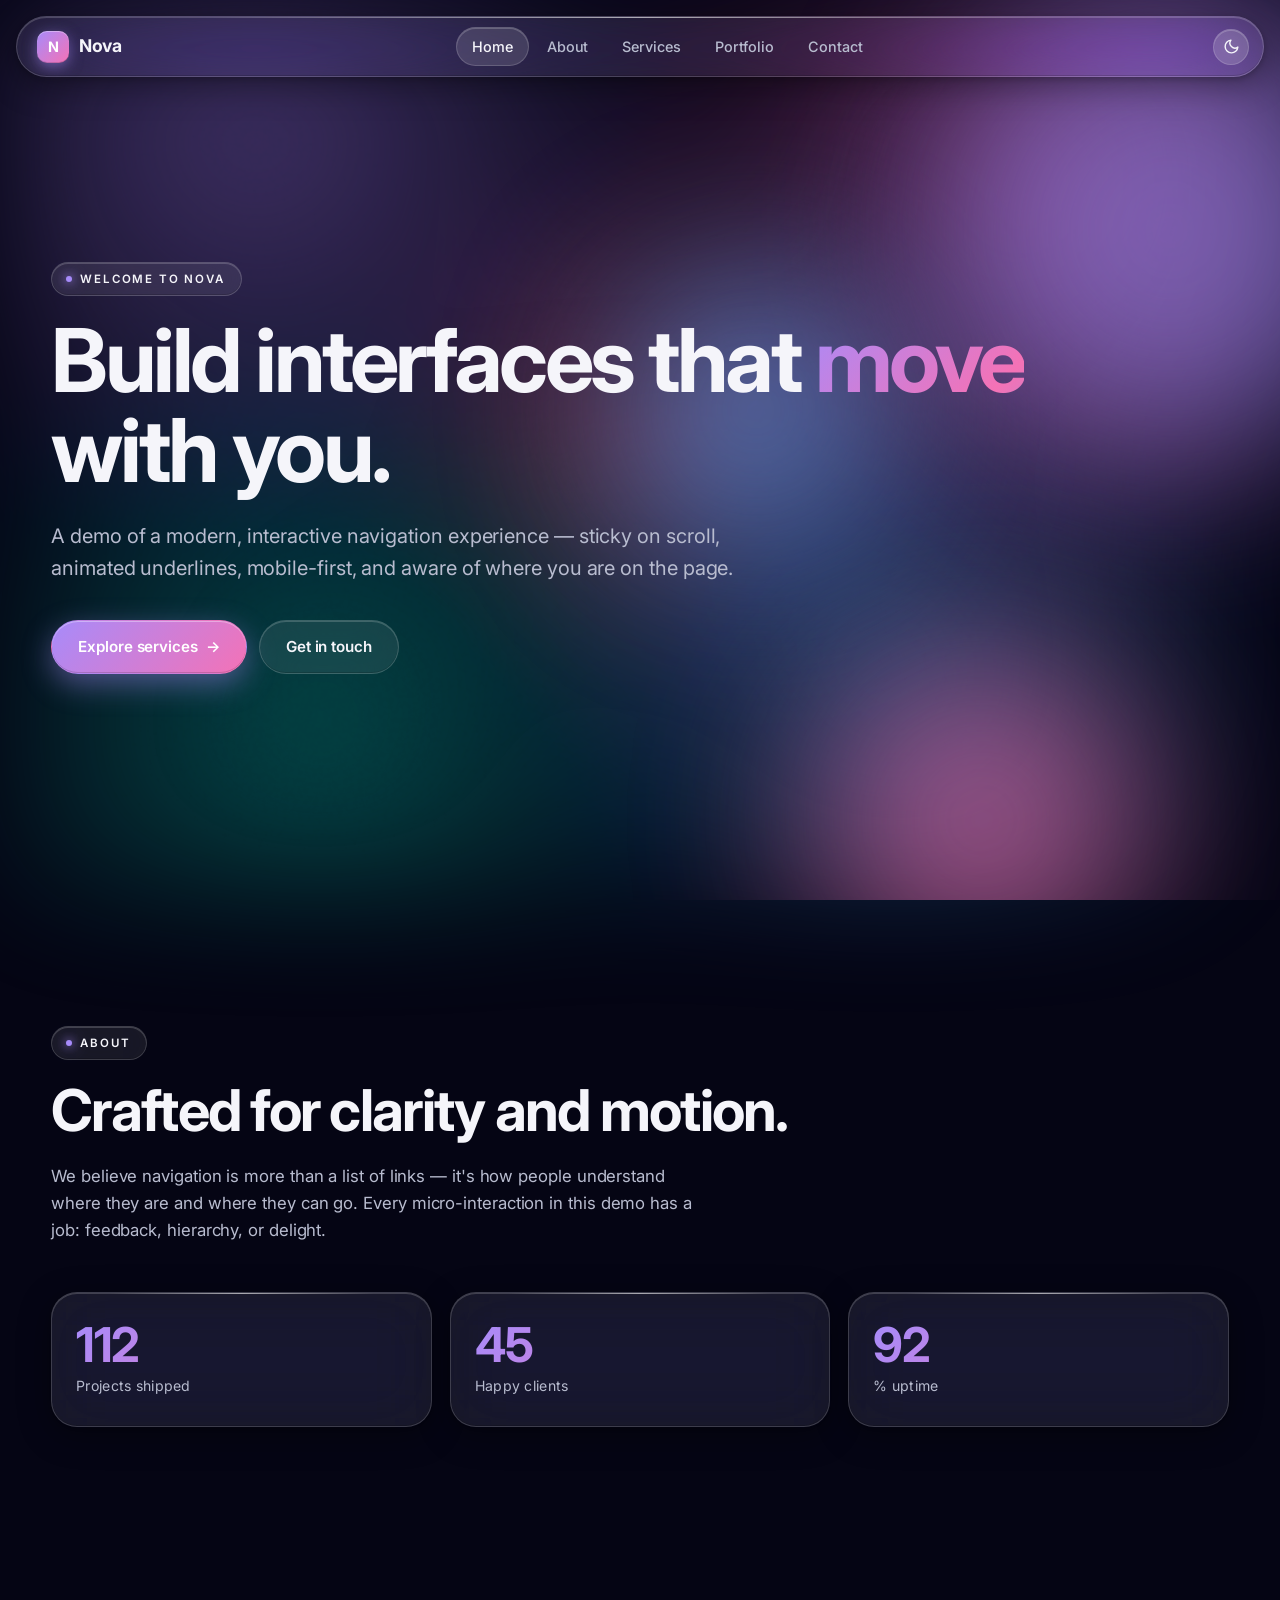
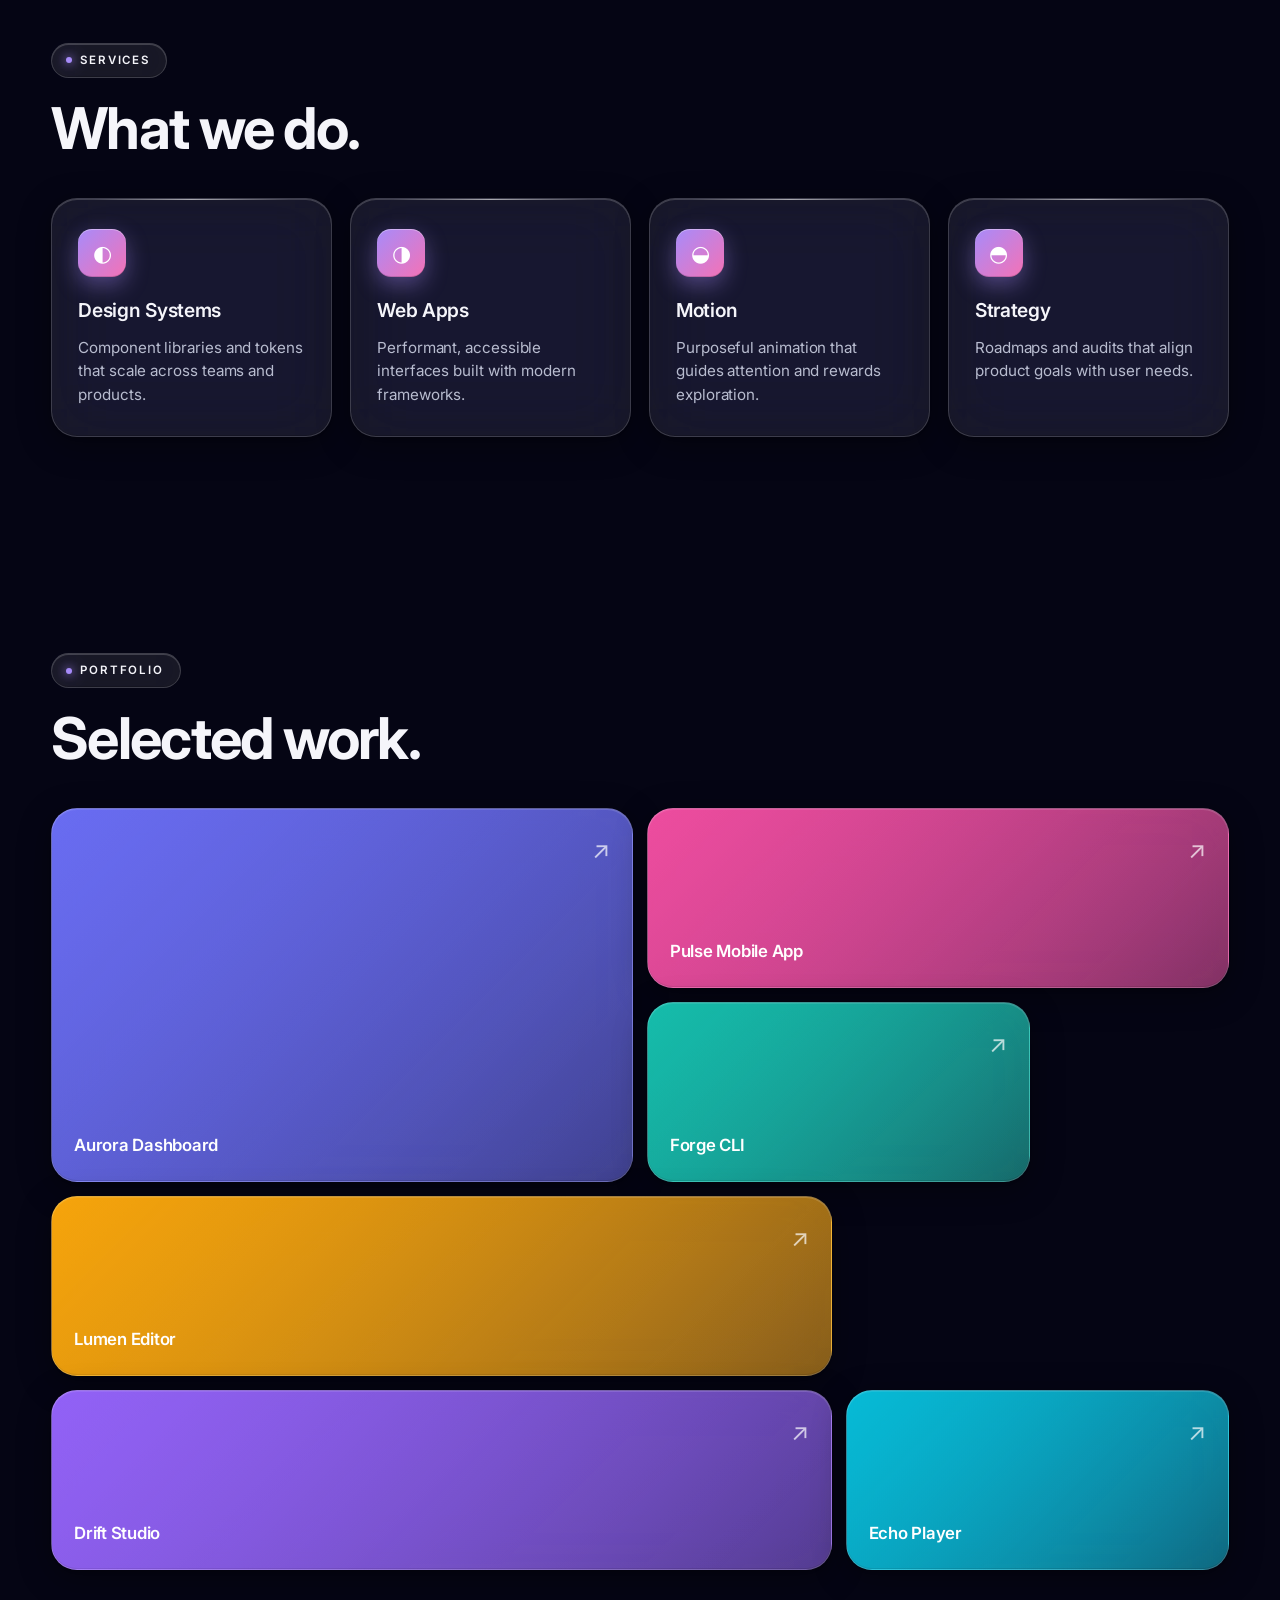
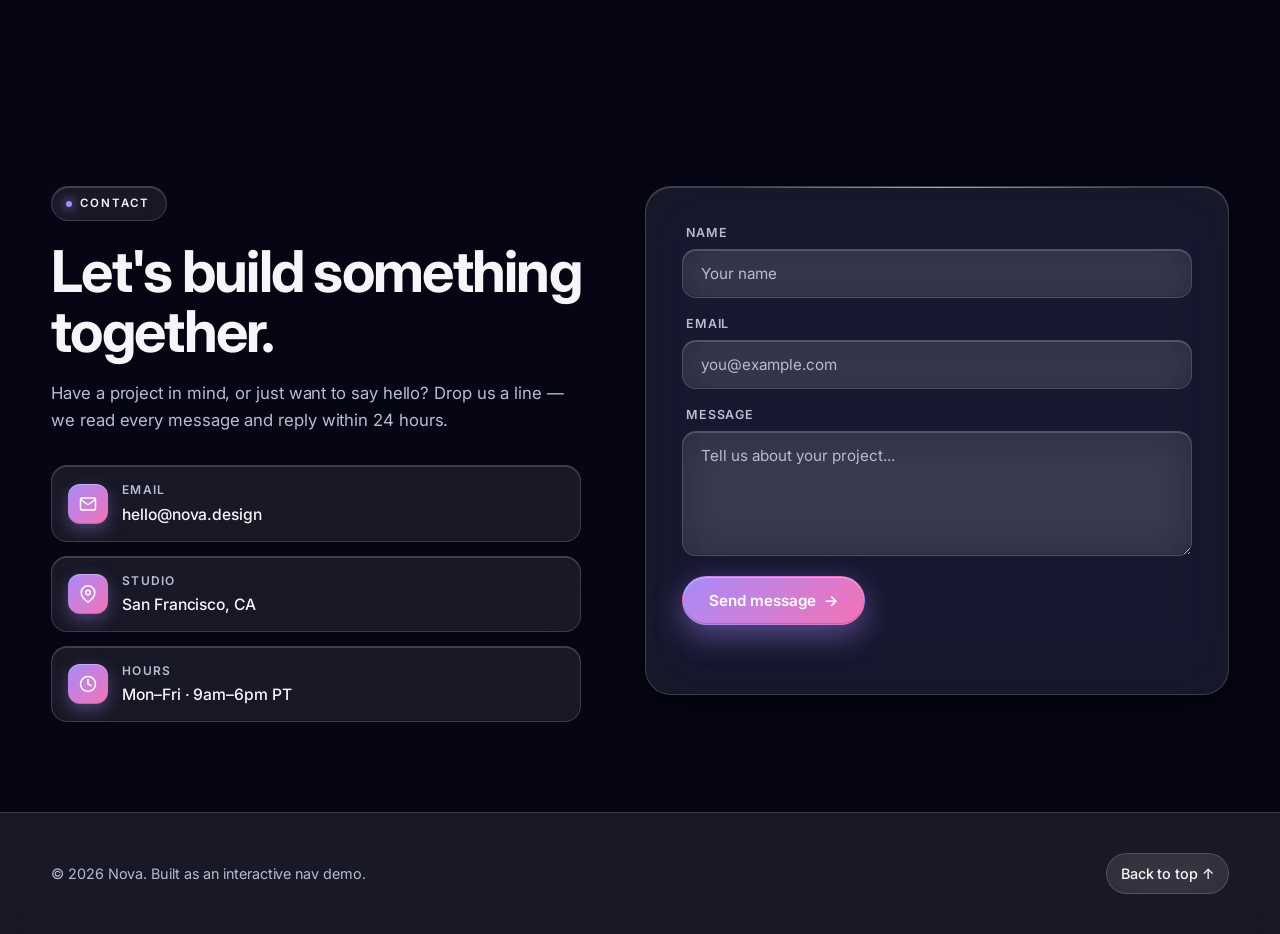
==== commit 4556557e: "Fill the contact and about gaps with two-column and full-width layouts Restructure contact into a tw" ====
--- a/index.html
+++ b/index.html
@@ -133,15 +133,56 @@
     </section>
 
     <section id="contact" class="section section-alt">
-      <div class="section-inner narrow">
-        <p class="eyebrow">Contact</p>
-        <h2>Let's build something together.</h2>
+      <div class="section-inner contact-layout">
+        <div class="contact-info">
+          <p class="eyebrow">Contact</p>
+          <h2>Let's build something together.</h2>
+          <p class="body">Have a project in mind, or just want to say hello? Drop us a line — we read every message and reply within 24 hours.</p>
+
+          <ul class="contact-details">
+            <li>
+              <span class="contact-ico" aria-hidden="true">
+                <svg viewBox="0 0 24 24" fill="none" stroke="currentColor" stroke-width="2" stroke-linecap="round" stroke-linejoin="round"><path d="M4 4h16c1.1 0 2 .9 2 2v12c0 1.1-.9 2-2 2H4c-1.1 0-2-.9-2-2V6c0-1.1.9-2 2-2z"></path><polyline points="22,6 12,13 2,6"></polyline></svg>
+              </span>
+              <div>
+                <span class="contact-label">Email</span>
+                <a href="mailto:hello@nova.design" class="contact-value">hello@nova.design</a>
+              </div>
+            </li>
+            <li>
+              <span class="contact-ico" aria-hidden="true">
+                <svg viewBox="0 0 24 24" fill="none" stroke="currentColor" stroke-width="2" stroke-linecap="round" stroke-linejoin="round"><path d="M21 10c0 7-9 13-9 13s-9-6-9-13a9 9 0 0 1 18 0z"></path><circle cx="12" cy="10" r="3"></circle></svg>
+              </span>
+              <div>
+                <span class="contact-label">Studio</span>
+                <span class="contact-value">San Francisco, CA</span>
+              </div>
+            </li>
+            <li>
+              <span class="contact-ico" aria-hidden="true">
+                <svg viewBox="0 0 24 24" fill="none" stroke="currentColor" stroke-width="2" stroke-linecap="round" stroke-linejoin="round"><circle cx="12" cy="12" r="10"></circle><polyline points="12 6 12 12 16 14"></polyline></svg>
+              </span>
+              <div>
+                <span class="contact-label">Hours</span>
+                <span class="contact-value">Mon–Fri · 9am–6pm PT</span>
+              </div>
+            </li>
+          </ul>
+        </div>
+
         <form class="contact-form" onsubmit="event.preventDefault(); this.querySelector('.form-status').textContent='Thanks — we\\'ll be in touch!';">
-          <div class="form-row">
+          <label class="field">
+            <span class="field-label">Name</span>
             <input type="text" placeholder="Your name" required />
+          </label>
+          <label class="field">
+            <span class="field-label">Email</span>
             <input type="email" placeholder="you@example.com" required />
-          </div>
-          <textarea rows="4" placeholder="Tell us about your project..." required></textarea>
+          </label>
+          <label class="field">
+            <span class="field-label">Message</span>
+            <textarea rows="5" placeholder="Tell us about your project..." required></textarea>
+          </label>
           <button type="submit" class="btn btn-primary">Send message</button>
           <p class="form-status" aria-live="polite"></p>
         </form>
--- a/styles.css
+++ b/styles.css
@@ -1,44 +1,54 @@
 :root {
-  /* Refined dark palette — deeper, softer, slightly blue-violet */
-  --bg: #0a0a12;
-  --bg-alt: #0f0f1a;
-  --surface: #16172180;
-  --surface-solid: #1a1b27;
-  --text: #ececf1;
-  --text-dim: #9396a8;
+  /* Liquid glass palette — vivid base so glass has color to refract */
+  --bg: #050514;
+  --bg-alt: #08081a;
+  --text: #f5f5fa;
+  --text-dim: #b8bccf;
   --accent: #a78bfa;
   --accent-2: #f472b6;
   --accent-3: #60a5fa;
-  --border: rgba(255, 255, 255, 0.06);
-  --border-strong: rgba(255, 255, 255, 0.12);
-  --nav-bg: rgba(15, 15, 26, 0.55);
-  --nav-bg-solid: rgba(15, 15, 26, 0.85);
-  --shadow-sm: 0 2px 8px rgba(0, 0, 0, 0.2);
-  --shadow: 0 12px 40px rgba(0, 0, 0, 0.45);
-  --shadow-glow: 0 0 60px rgba(167, 139, 250, 0.15);
-  --radius: 16px;
-  --radius-lg: 22px;
-  --transition: 280ms cubic-bezier(0.4, 0, 0.2, 1);
-  --transition-slow: 500ms cubic-bezier(0.4, 0, 0.2, 1);
+
+  /* Glass system */
+  --glass-bg: rgba(255, 255, 255, 0.08);
+  --glass-bg-strong: rgba(255, 255, 255, 0.13);
+  --glass-border: rgba(255, 255, 255, 0.16);
+  --glass-border-strong: rgba(255, 255, 255, 0.26);
+  --glass-highlight: rgba(255, 255, 255, 0.55);
+  --glass-shadow:
+    0 8px 32px rgba(0, 0, 0, 0.35),
+    0 2px 6px rgba(0, 0, 0, 0.2);
+  --glass-inset:
+    inset 0 1px 0 rgba(255, 255, 255, 0.18),
+    inset 0 -1px 0 rgba(0, 0, 0, 0.15);
+  --glass-blur: blur(30px) saturate(180%);
+
+  --radius: 18px;
+  --radius-lg: 26px;
+  --radius-pill: 999px;
+  --transition: 320ms cubic-bezier(0.4, 0, 0.2, 1);
+  --transition-slow: 600ms cubic-bezier(0.4, 0, 0.2, 1);
+  --transition-spring: 400ms cubic-bezier(0.34, 1.56, 0.64, 1);
 }
 
 [data-theme="light"] {
-  --bg: #fafaf9;
-  --bg-alt: #f4f4f2;
-  --surface: rgba(255, 255, 255, 0.7);
-  --surface-solid: #ffffff;
+  --bg: #f5f3ff;
+  --bg-alt: #ede9fe;
   --text: #1a1a24;
-  --text-dim: #5a5e72;
+  --text-dim: #4a4d5c;
   --accent: #7c3aed;
   --accent-2: #db2777;
   --accent-3: #2563eb;
-  --border: rgba(20, 20, 35, 0.08);
-  --border-strong: rgba(20, 20, 35, 0.16);
-  --nav-bg: rgba(255, 255, 255, 0.65);
-  --nav-bg-solid: rgba(255, 255, 255, 0.9);
-  --shadow-sm: 0 2px 8px rgba(20, 23, 31, 0.06);
-  --shadow: 0 12px 40px rgba(20, 23, 31, 0.1);
-  --shadow-glow: 0 0 60px rgba(124, 58, 237, 0.12);
+  --glass-bg: rgba(255, 255, 255, 0.45);
+  --glass-bg-strong: rgba(255, 255, 255, 0.6);
+  --glass-border: rgba(255, 255, 255, 0.8);
+  --glass-border-strong: rgba(255, 255, 255, 0.95);
+  --glass-highlight: rgba(255, 255, 255, 0.9);
+  --glass-shadow:
+    0 8px 32px rgba(124, 58, 237, 0.12),
+    0 2px 6px rgba(20, 23, 31, 0.06);
+  --glass-inset:
+    inset 0 1px 0 rgba(255, 255, 255, 0.9),
+    inset 0 -1px 0 rgba(0, 0, 0, 0.04);
 }
 
 * {
@@ -49,44 +59,68 @@
 
 html {
   scroll-behavior: smooth;
+  overflow-x: hidden;
 }
 
 body {
-  font-family: "Inter", -apple-system, BlinkMacSystemFont, "Segoe UI", Roboto, "Helvetica Neue", Arial, sans-serif;
+  font-family: "Inter", -apple-system, BlinkMacSystemFont, "SF Pro Display", "Segoe UI", Roboto, sans-serif;
   background: var(--bg);
   color: var(--text);
   line-height: 1.6;
+  letter-spacing: -0.005em;
   -webkit-font-smoothing: antialiased;
   -moz-osx-font-smoothing: grayscale;
   transition: background var(--transition), color var(--transition);
   overflow-x: hidden;
   position: relative;
-}
-
-/* Mesh gradient background — subtle aurora */
+  min-height: 100vh;
+  width: 100%;
+  max-width: 100vw;
+}
+
+/* Vibrant mesh wallpaper — gives the glass something to refract */
 body::before {
   content: "";
   position: fixed;
   inset: 0;
   background:
-    radial-gradient(ellipse at 15% 10%, rgba(167, 139, 250, 0.12), transparent 50%),
-    radial-gradient(ellipse at 85% 90%, rgba(244, 114, 182, 0.1), transparent 50%),
-    radial-gradient(ellipse at 60% 50%, rgba(96, 165, 250, 0.08), transparent 60%);
+    radial-gradient(circle at 20% 15%, #a78bfa 0%, transparent 35%),
+    radial-gradient(circle at 80% 20%, #f472b6 0%, transparent 35%),
+    radial-gradient(circle at 70% 75%, #60a5fa 0%, transparent 35%),
+    radial-gradient(circle at 25% 80%, #14b8a6 0%, transparent 35%),
+    radial-gradient(circle at 50% 50%, #fb7185 0%, transparent 40%);
+  filter: blur(60px) saturate(150%);
+  opacity: 0.35;
+  z-index: 0;
   pointer-events: none;
-  z-index: 0;
-  transition: opacity var(--transition);
+  animation: mesh-drift 24s ease-in-out infinite;
+  transform-origin: center;
 }
 
 [data-theme="light"] body::before {
-  background:
-    radial-gradient(ellipse at 15% 10%, rgba(124, 58, 237, 0.08), transparent 50%),
-    radial-gradient(ellipse at 85% 90%, rgba(219, 39, 119, 0.06), transparent 50%),
-    radial-gradient(ellipse at 60% 50%, rgba(37, 99, 235, 0.05), transparent 60%);
+  opacity: 0.45;
+}
+
+@keyframes mesh-drift {
+  0%, 100% { transform: scale(1); opacity: 0.35; }
+  50% { transform: scale(1.08); opacity: 0.45; }
+}
+
+/* Subtle grain for that physical material feel */
+body::after {
+  content: "";
+  position: fixed;
+  inset: 0;
+  background-image: url("data:image/svg+xml;utf8,<svg viewBox='0 0 200 200' xmlns='http://www.w3.org/2000/svg'><filter id='n'><feTurbulence type='fractalNoise' baseFrequency='0.9' numOctaves='3' stitchTiles='stitch'/><feColorMatrix values='0 0 0 0 0  0 0 0 0 0  0 0 0 0 0  0 0 0 0.4 0'/></filter><rect width='100%' height='100%' filter='url(%23n)'/></svg>");
+  opacity: 0.06;
+  pointer-events: none;
+  z-index: 1;
+  mix-blend-mode: overlay;
 }
 
 main, .footer {
   position: relative;
-  z-index: 1;
+  z-index: 2;
 }
 
 a {
@@ -94,40 +128,70 @@
   text-decoration: none;
 }
 
-/* ---------- Navbar ---------- */
+/* ---------- Liquid Glass primitive ---------- */
+.glass {
+  background: var(--glass-bg);
+  backdrop-filter: var(--glass-blur);
+  -webkit-backdrop-filter: var(--glass-blur);
+  border: 1px solid var(--glass-border);
+  box-shadow: var(--glass-shadow), var(--glass-inset);
+  position: relative;
+  isolation: isolate;
+}
+
+/* Specular highlight — that glint of light on top edge */
+.glass::before {
+  content: "";
+  position: absolute;
+  top: 0;
+  left: 12%;
+  right: 12%;
+  height: 1px;
+  background: linear-gradient(90deg, transparent, var(--glass-highlight), transparent);
+  pointer-events: none;
+  z-index: 1;
+}
+
+/* ---------- Navbar — floating glass pill ---------- */
 .navbar {
   position: fixed;
+  top: 16px;
+  left: 16px;
+  right: 16px;
+  z-index: 100;
+  border-radius: var(--radius-pill);
+  background: var(--glass-bg);
+  backdrop-filter: var(--glass-blur);
+  -webkit-backdrop-filter: var(--glass-blur);
+  border: 1px solid var(--glass-border);
+  box-shadow: var(--glass-shadow), var(--glass-inset);
+  transition: top var(--transition), border-radius var(--transition), background var(--transition), box-shadow var(--transition);
+  isolation: isolate;
+}
+
+.navbar::before {
+  content: "";
+  position: absolute;
   top: 0;
-  left: 0;
-  right: 0;
-  z-index: 100;
-  background: var(--nav-bg);
-  backdrop-filter: saturate(180%) blur(18px);
-  -webkit-backdrop-filter: saturate(180%) blur(18px);
-  border-bottom: 1px solid transparent;
-  transition: background var(--transition), border-color var(--transition), box-shadow var(--transition), padding var(--transition);
+  left: 15%;
+  right: 15%;
+  height: 1px;
+  background: linear-gradient(90deg, transparent, var(--glass-highlight), transparent);
+  pointer-events: none;
 }
 
 .navbar.scrolled {
-  background: var(--nav-bg-solid);
-  border-bottom-color: var(--border);
-  box-shadow: var(--shadow-sm);
+  top: 10px;
+  background: var(--glass-bg-strong);
 }
 
 .nav-container {
   width: 100%;
-  max-width: 100%;
-  margin: 0;
   display: flex;
   align-items: center;
   justify-content: space-between;
-  padding: 16px clamp(20px, 3vw, 40px);
-  transition: padding var(--transition);
+  padding: 10px 14px 10px 20px;
   gap: 24px;
-}
-
-.navbar.scrolled .nav-container {
-  padding: 10px clamp(20px, 3vw, 40px);
 }
 
 .logo {
@@ -135,39 +199,38 @@
   align-items: center;
   gap: 10px;
   font-weight: 700;
-  font-size: 1.2rem;
+  font-size: 1.1rem;
   letter-spacing: -0.02em;
   flex-shrink: 0;
 }
 
 .logo-mark {
-  width: 34px;
-  height: 34px;
+  width: 32px;
+  height: 32px;
   border-radius: 10px;
   background: linear-gradient(135deg, var(--accent), var(--accent-2));
   display: grid;
   place-items: center;
   color: #fff;
-  font-size: 0.95rem;
+  font-size: 0.9rem;
   font-weight: 700;
-  box-shadow: 0 4px 14px rgba(167, 139, 250, 0.4), inset 0 1px 0 rgba(255, 255, 255, 0.25);
-  transition: transform var(--transition);
+  box-shadow:
+    0 4px 14px rgba(167, 139, 250, 0.5),
+    inset 0 1px 0 rgba(255, 255, 255, 0.35),
+    inset 0 -1px 0 rgba(0, 0, 0, 0.15);
+  transition: transform var(--transition-spring);
 }
 
 .logo:hover .logo-mark {
-  transform: rotate(-8deg) scale(1.05);
+  transform: rotate(-10deg) scale(1.08);
 }
 
 .nav-menu {
   display: flex;
   align-items: center;
-  gap: 4px;
+  gap: 2px;
   list-style: none;
-  background: var(--surface);
-  border: 1px solid var(--border);
-  border-radius: 999px;
-  padding: 5px;
-  backdrop-filter: blur(12px);
+  padding: 0;
 }
 
 .nav-link {
@@ -177,7 +240,7 @@
   font-size: 0.9rem;
   font-weight: 500;
   color: var(--text-dim);
-  border-radius: 999px;
+  border-radius: var(--radius-pill);
   transition: color var(--transition), background var(--transition);
 }
 
@@ -185,8 +248,10 @@
   content: "";
   position: absolute;
   inset: 0;
-  border-radius: 999px;
-  background: linear-gradient(135deg, var(--accent), var(--accent-2));
+  border-radius: var(--radius-pill);
+  background: var(--glass-bg-strong);
+  border: 1px solid var(--glass-border);
+  box-shadow: inset 0 1px 0 rgba(255, 255, 255, 0.2);
   opacity: 0;
   transition: opacity var(--transition);
   z-index: -1;
@@ -196,16 +261,16 @@
   color: var(--text);
 }
 
+.nav-link:hover::before {
+  opacity: 0.6;
+}
+
 .nav-link.active {
-  color: #fff;
+  color: var(--text);
 }
 
 .nav-link.active::before {
   opacity: 1;
-}
-
-[data-theme="light"] .nav-link.active {
-  color: #fff;
 }
 
 .nav-actions {
@@ -217,29 +282,30 @@
 
 .theme-toggle {
   position: relative;
-  background: var(--surface);
-  border: 1px solid var(--border);
+  background: var(--glass-bg-strong);
+  border: 1px solid var(--glass-border);
   color: var(--text);
-  width: 40px;
-  height: 40px;
+  width: 36px;
+  height: 36px;
   border-radius: 50%;
   cursor: pointer;
   display: grid;
   place-items: center;
-  transition: transform var(--transition), background var(--transition), border-color var(--transition);
-  backdrop-filter: blur(12px);
+  transition: transform var(--transition-spring), background var(--transition), border-color var(--transition);
+  box-shadow: inset 0 1px 0 rgba(255, 255, 255, 0.2);
   overflow: hidden;
+  backdrop-filter: blur(10px);
 }
 
 .theme-toggle:hover {
-  border-color: var(--border-strong);
-  transform: translateY(-1px);
+  border-color: var(--glass-border-strong);
+  transform: translateY(-1px) scale(1.05);
 }
 
 .theme-toggle .icon {
   position: absolute;
-  width: 18px;
-  height: 18px;
+  width: 17px;
+  height: 17px;
   transition: transform var(--transition-slow), opacity var(--transition-slow);
 }
 
@@ -268,8 +334,8 @@
   display: none;
   flex-direction: column;
   justify-content: space-between;
-  width: 24px;
-  height: 18px;
+  width: 22px;
+  height: 16px;
   background: none;
   border: none;
   cursor: pointer;
@@ -286,7 +352,7 @@
 }
 
 .hamburger.open span:nth-child(1) {
-  transform: translateY(8px) rotate(45deg);
+  transform: translateY(7px) rotate(45deg);
 }
 
 .hamburger.open span:nth-child(2) {
@@ -294,50 +360,64 @@
 }
 
 .hamburger.open span:nth-child(3) {
-  transform: translateY(-8px) rotate(-45deg);
+  transform: translateY(-7px) rotate(-45deg);
 }
 
 .scroll-progress {
-  height: 2px;
-  background: linear-gradient(90deg, var(--accent), var(--accent-2));
+  position: absolute;
+  bottom: 0;
+  left: 5%;
+  right: 5%;
+  height: 1px;
+  background: linear-gradient(90deg, transparent, var(--accent), var(--accent-2), transparent);
   width: 0%;
   transition: width 80ms linear;
+  border-radius: 1px;
 }
 
 /* ---------- Sections ---------- */
 .section {
-  min-height: 100vh;
-  padding: 140px clamp(20px, 4vw, 80px) 100px;
+  min-height: auto;
+  padding: clamp(110px, 14vh, 160px) clamp(20px, 4vw, 80px) clamp(70px, 10vh, 100px);
   display: flex;
   align-items: center;
   justify-content: flex-start;
   position: relative;
+  overflow: hidden;
+}
+
+.hero {
+  min-height: 100vh;
 }
 
 .section-alt {
-  background: var(--bg-alt);
+  background: transparent;
 }
 
 .section-inner {
   width: 100%;
   max-width: 100%;
+  position: relative;
+  z-index: 1;
 }
 
 .eyebrow {
   display: inline-flex;
   align-items: center;
   gap: 8px;
-  font-size: 0.75rem;
+  font-size: 0.72rem;
   font-weight: 600;
-  letter-spacing: 0.14em;
+  letter-spacing: 0.16em;
   text-transform: uppercase;
-  color: var(--accent);
-  margin-bottom: 18px;
-  padding: 6px 14px;
-  background: var(--surface);
-  border: 1px solid var(--border);
-  border-radius: 999px;
-  backdrop-filter: blur(8px);
+  color: var(--text);
+  margin-bottom: 20px;
+  padding: 7px 16px 7px 14px;
+  background: var(--glass-bg);
+  border: 1px solid var(--glass-border);
+  border-radius: var(--radius-pill);
+  backdrop-filter: blur(20px);
+  -webkit-backdrop-filter: blur(20px);
+  box-shadow: var(--glass-inset);
 }
 
 .eyebrow::before {
@@ -346,41 +426,41 @@
   height: 6px;
   background: var(--accent);
   border-radius: 50%;
-  box-shadow: 0 0 8px var(--accent);
+  box-shadow: 0 0 10px var(--accent), 0 0 20px var(--accent);
 }
 
 h1 {
-  font-size: clamp(2.6rem, 6vw, 5rem);
+  font-size: clamp(2.8rem, 7vw, 5.5rem);
+  font-weight: 700;
+  line-height: 1.02;
+  letter-spacing: -0.04em;
+  margin-bottom: 24px;
+  max-width: 18ch;
+}
+
+h2 {
+  font-size: clamp(2.2rem, 4.5vw, 3.6rem);
   font-weight: 700;
   line-height: 1.05;
-  letter-spacing: -0.035em;
-  margin-bottom: 24px;
-  max-width: 18ch;
-}
-
-h2 {
-  font-size: clamp(2rem, 4vw, 3.2rem);
-  font-weight: 700;
-  line-height: 1.1;
-  letter-spacing: -0.025em;
-  margin-bottom: 20px;
+  letter-spacing: -0.03em;
+  margin-bottom: 22px;
   max-width: 22ch;
 }
 
 h3 {
   font-size: 1.2rem;
   font-weight: 600;
-  letter-spacing: -0.01em;
+  letter-spacing: -0.015em;
   margin-bottom: 10px;
 }
 
 .gradient-text {
-  background: linear-gradient(135deg, var(--accent), var(--accent-2) 60%, var(--accent-3));
+  background: linear-gradient(135deg, var(--accent), var(--accent-2) 50%, var(--accent-3));
   -webkit-background-clip: text;
   background-clip: text;
   -webkit-text-fill-color: transparent;
   background-size: 200% auto;
-  animation: shimmer 6s ease-in-out infinite;
+  animation: shimmer 7s ease-in-out infinite;
 }
 
 @keyframes shimmer {
@@ -395,10 +475,12 @@
 }
 
 .lead {
-  font-size: 1.2rem;
+  font-size: clamp(1.05rem, 1.6vw, 1.25rem);
   margin-bottom: 36px;
   max-width: 56ch;
-  line-height: 1.55;
+  line-height: 1.6;
+  font-weight: 400;
+  color: var(--text-dim);
 }
 
 /* ---------- Hero ---------- */
@@ -416,7 +498,7 @@
 
 .hero-actions {
   display: flex;
-  gap: 14px;
+  gap: 12px;
   flex-wrap: wrap;
 }
 
@@ -425,21 +507,25 @@
   align-items: center;
   gap: 8px;
   padding: 14px 26px;
-  border-radius: 999px;
+  border-radius: var(--radius-pill);
   font-weight: 600;
   font-size: 0.95rem;
   font-family: inherit;
   border: 1px solid transparent;
   cursor: pointer;
-  transition: transform var(--transition), background var(--transition), border-color var(--transition), box-shadow var(--transition);
+  transition: transform var(--transition-spring), background var(--transition), border-color var(--transition), box-shadow var(--transition);
   position: relative;
   overflow: hidden;
+  isolation: isolate;
 }
 
 .btn-primary {
   background: linear-gradient(135deg, var(--accent), var(--accent-2));
   color: #fff;
-  box-shadow: 0 10px 30px rgba(167, 139, 250, 0.35);
+  box-shadow:
+    0 10px 30px rgba(167, 139, 250, 0.45),
+    inset 0 1px 0 rgba(255, 255, 255, 0.35),
+    inset 0 -1px 0 rgba(0, 0, 0, 0.15);
 }
 
 .btn-primary::after {
@@ -448,24 +534,30 @@
 }
 
 .btn-primary:hover {
+  transform: translateY(-2px) scale(1.02);
+  box-shadow:
+    0 16px 40px rgba(167, 139, 250, 0.6),
+    inset 0 1px 0 rgba(255, 255, 255, 0.4),
+    inset 0 -1px 0 rgba(0, 0, 0, 0.15);
+}
+
+.btn-primary:hover::after {
+  transform: translateX(5px);
+}
+
+.btn-ghost {
+  background: var(--glass-bg);
+  border-color: var(--glass-border);
+  color: var(--text);
+  backdrop-filter: blur(20px);
+  -webkit-backdrop-filter: blur(20px);
+  box-shadow: var(--glass-inset);
+}
+
+.btn-ghost:hover {
+  border-color: var(--glass-border-strong);
+  background: var(--glass-bg-strong);
   transform: translateY(-2px);
-  box-shadow: 0 14px 36px rgba(167, 139, 250, 0.5);
-}
-
-.btn-primary:hover::after {
-  transform: translateX(4px);
-}
-
-.btn-ghost {
-  background: var(--surface);
-  border-color: var(--border-strong);
-  color: var(--text);
-  backdrop-filter: blur(12px);
-}
-
-.btn-ghost:hover {
-  border-color: var(--accent);
-  background: var(--surface-solid);
 }
 
 .hero-art {
@@ -479,100 +571,97 @@
 .orb {
   position: absolute;
   border-radius: 50%;
-  filter: blur(80px);
-  opacity: 0.45;
+  filter: blur(90px);
+  opacity: 0.6;
   animation: float 14s ease-in-out infinite;
 }
 
 .orb-1 {
-  width: 420px;
-  height: 420px;
+  width: 460px;
+  height: 460px;
   background: var(--accent);
-  top: 5%;
-  right: -100px;
+  top: 0%;
+  right: -120px;
 }
 
 .orb-2 {
-  width: 320px;
-  height: 320px;
+  width: 340px;
+  height: 340px;
   background: var(--accent-2);
-  bottom: 0%;
-  right: 15%;
+  bottom: -10%;
+  right: 10%;
   animation-delay: -4s;
 }
 
 .orb-3 {
-  width: 260px;
-  height: 260px;
+  width: 280px;
+  height: 280px;
   background: var(--accent-3);
-  top: 35%;
-  right: 25%;
+  top: 30%;
+  right: 30%;
   animation-delay: -8s;
 }
 
 @keyframes float {
   0%, 100% { transform: translateY(0) translateX(0) scale(1); }
-  50% { transform: translateY(-40px) translateX(20px) scale(1.05); }
+  50% { transform: translateY(-50px) translateX(25px) scale(1.08); }
 }
 
 /* ---------- Stats ---------- */
 .stats {
   display: grid;
-  grid-template-columns: repeat(3, 1fr);
-  gap: 20px;
+  grid-template-columns: repeat(auto-fit, minmax(220px, 1fr));
+  gap: 18px;
   margin-top: 48px;
-  max-width: 900px;
 }
 
 .stat {
-  background: var(--surface);
-  padding: 32px 24px;
+  background: var(--glass-bg);
+  padding: 28px 24px;
   border-radius: var(--radius-lg);
-  border: 1px solid var(--border);
+  border: 1px solid var(--glass-border);
   text-align: left;
-  backdrop-filter: blur(12px);
-  transition: transform var(--transition), border-color var(--transition);
+  backdrop-filter: var(--glass-blur);
+  -webkit-backdrop-filter: var(--glass-blur);
+  box-shadow: var(--glass-shadow), var(--glass-inset);
+  transition: transform var(--transition-spring), border-color var(--transition);
   position: relative;
   overflow: hidden;
+  isolation: isolate;
 }
 
 .stat::before {
   content: "";
   position: absolute;
   top: 0;
-  left: 0;
-  right: 0;
+  left: 15%;
+  right: 15%;
   height: 1px;
-  background: linear-gradient(90deg, transparent, var(--accent), transparent);
-  opacity: 0;
-  transition: opacity var(--transition);
+  background: linear-gradient(90deg, transparent, var(--glass-highlight), transparent);
+  pointer-events: none;
 }
 
 .stat:hover {
-  transform: translateY(-4px);
-  border-color: var(--border-strong);
-}
-
-.stat:hover::before {
-  opacity: 1;
+  transform: translateY(-6px);
+  border-color: var(--glass-border-strong);
 }
 
 .stat-num {
   display: block;
   font-size: 3rem;
   font-weight: 700;
-  letter-spacing: -0.03em;
+  letter-spacing: -0.035em;
   background: linear-gradient(135deg, var(--accent), var(--accent-2));
   -webkit-background-clip: text;
   background-clip: text;
   -webkit-text-fill-color: transparent;
-  margin-bottom: 6px;
+  margin-bottom: 4px;
   line-height: 1;
 }
 
 .stat-label {
   color: var(--text-dim);
-  font-size: 0.9rem;
+  font-size: 0.88rem;
   letter-spacing: 0.02em;
 }
 
@@ -585,51 +674,65 @@
 }
 
 .card {
-  background: var(--surface);
-  border: 1px solid var(--border);
-  padding: 32px 28px;
+  background: var(--glass-bg);
+  border: 1px solid var(--glass-border);
+  padding: 30px 26px;
   border-radius: var(--radius-lg);
-  transition: transform var(--transition), border-color var(--transition), box-shadow var(--transition);
-  backdrop-filter: blur(12px);
+  transition: transform var(--transition-spring), border-color var(--transition), box-shadow var(--transition);
+  backdrop-filter: var(--glass-blur);
+  -webkit-backdrop-filter: var(--glass-blur);
+  box-shadow: var(--glass-shadow), var(--glass-inset);
   position: relative;
   overflow: hidden;
+  isolation: isolate;
 }
 
 .card::before {
   content: "";
   position: absolute;
-  inset: -1px;
+  top: 0;
+  left: 15%;
+  right: 15%;
+  height: 1px;
+  background: linear-gradient(90deg, transparent, var(--glass-highlight), transparent);
+  pointer-events: none;
+}
+
+.card::after {
+  content: "";
+  position: absolute;
+  inset: -2px;
   border-radius: var(--radius-lg);
-  padding: 1px;
-  background: linear-gradient(135deg, transparent, var(--accent), transparent);
-  -webkit-mask: linear-gradient(#fff 0 0) content-box, linear-gradient(#fff 0 0);
-  -webkit-mask-composite: xor;
-  mask-composite: exclude;
+  background: linear-gradient(135deg, var(--accent), transparent 50%, var(--accent-2));
   opacity: 0;
   transition: opacity var(--transition);
-  pointer-events: none;
+  z-index: -2;
+  filter: blur(20px);
 }
 
 .card:hover {
-  transform: translateY(-6px);
-  box-shadow: var(--shadow), var(--shadow-glow);
-}
-
-.card:hover::before {
-  opacity: 1;
+  transform: translateY(-8px);
+  border-color: var(--glass-border-strong);
+}
+
+.card:hover::after {
+  opacity: 0.5;
 }
 
 .card-icon {
   width: 48px;
   height: 48px;
-  border-radius: 12px;
+  border-radius: 14px;
   background: linear-gradient(135deg, var(--accent), var(--accent-2));
   display: grid;
   place-items: center;
   color: #fff;
   font-size: 1.4rem;
   margin-bottom: 18px;
-  box-shadow: 0 8px 20px rgba(167, 139, 250, 0.25);
+  box-shadow:
+    0 8px 22px rgba(167, 139, 250, 0.4),
+    inset 0 1px 0 rgba(255, 255, 255, 0.35),
+    inset 0 -1px 0 rgba(0, 0, 0, 0.15);
 }
 
 .card p {
@@ -638,38 +741,46 @@
   line-height: 1.55;
 }
 
-/* ---------- Gallery (bento-style) ---------- */
+/* ---------- Gallery (bento) ---------- */
 .gallery {
   display: grid;
   grid-template-columns: repeat(6, 1fr);
   grid-auto-rows: 180px;
-  gap: 16px;
+  gap: 14px;
   margin-top: 40px;
 }
 
 .tile {
   border-radius: var(--radius-lg);
-  background: linear-gradient(135deg, var(--tile-color), color-mix(in srgb, var(--tile-color) 40%, #000));
+  background:
+    linear-gradient(135deg, var(--glass-bg-strong), var(--glass-bg)),
+    linear-gradient(135deg, var(--tile-color), color-mix(in srgb, var(--tile-color) 40%, transparent));
+  background-blend-mode: overlay;
+  border: 1px solid var(--glass-border);
+  backdrop-filter: var(--glass-blur);
+  -webkit-backdrop-filter: var(--glass-blur);
+  box-shadow: var(--glass-shadow), var(--glass-inset);
   display: flex;
   align-items: flex-end;
   padding: 22px;
   color: #fff;
   font-weight: 600;
   font-size: 1.05rem;
-  letter-spacing: -0.01em;
+  letter-spacing: -0.015em;
   cursor: pointer;
-  transition: transform var(--transition), box-shadow var(--transition);
+  transition: transform var(--transition-spring), border-color var(--transition);
   position: relative;
   overflow: hidden;
+  isolation: isolate;
 }
 
 .tile::before {
   content: "";
   position: absolute;
   inset: 0;
-  background: radial-gradient(circle at 30% 20%, rgba(255,255,255,0.25), transparent 60%);
-  opacity: 0.7;
-  transition: opacity var(--transition);
+  background: linear-gradient(135deg, var(--tile-color), color-mix(in srgb, var(--tile-color) 30%, transparent));
+  opacity: 0.55;
+  z-index: -1;
 }
 
 .tile::after {
@@ -677,27 +788,22 @@
   position: absolute;
   top: 22px;
   right: 22px;
-  font-size: 1.4rem;
-  opacity: 0.6;
-  transition: transform var(--transition), opacity var(--transition);
+  font-size: 1.5rem;
+  opacity: 0.7;
+  transition: transform var(--transition-spring), opacity var(--transition);
+  font-weight: 400;
 }
 
 .tile:hover {
-  transform: translateY(-4px);
-  box-shadow: 0 20px 50px rgba(0,0,0,0.4);
+  transform: translateY(-6px) scale(1.01);
+  border-color: var(--glass-border-strong);
 }
 
 .tile:hover::after {
   opacity: 1;
-  transform: translate(4px, -4px);
-}
-
-.tile > span {
-  position: relative;
-  z-index: 1;
-}
-
-/* Bento: vary tile sizes for visual interest */
+  transform: translate(5px, -5px);
+}
+
 .tile:nth-child(1) { grid-column: span 3; grid-row: span 2; }
 .tile:nth-child(2) { grid-column: span 3; }
 .tile:nth-child(3) { grid-column: span 2; }
@@ -706,31 +812,145 @@
 .tile:nth-child(6) { grid-column: span 2; }
 
 /* ---------- Contact ---------- */
-.contact-form {
-  margin-top: 36px;
+.contact-layout {
+  display: grid;
+  grid-template-columns: 1fr 1.1fr;
+  gap: clamp(32px, 5vw, 72px);
+  align-items: start;
+}
+
+.contact-info h2 {
+  margin-bottom: 18px;
+}
+
+.contact-info .body {
+  margin-bottom: 32px;
+}
+
+.contact-details {
+  list-style: none;
   display: flex;
   flex-direction: column;
   gap: 14px;
-  max-width: 640px;
-}
-
-.form-row {
+  padding: 0;
+}
+
+.contact-details li {
+  display: flex;
+  align-items: center;
+  gap: 14px;
+  padding: 14px 16px;
+  background: var(--glass-bg);
+  border: 1px solid var(--glass-border);
+  border-radius: 16px;
+  backdrop-filter: blur(20px);
+  -webkit-backdrop-filter: blur(20px);
+  box-shadow: var(--glass-inset);
+  transition: border-color var(--transition), transform var(--transition);
+}
+
+.contact-details li:hover {
+  border-color: var(--glass-border-strong);
+  transform: translateX(2px);
+}
+
+.contact-ico {
+  width: 40px;
+  height: 40px;
+  flex-shrink: 0;
+  border-radius: 12px;
+  background: linear-gradient(135deg, var(--accent), var(--accent-2));
   display: grid;
-  grid-template-columns: 1fr 1fr;
-  gap: 14px;
+  place-items: center;
+  color: #fff;
+  box-shadow:
+    0 6px 16px rgba(167, 139, 250, 0.35),
+    inset 0 1px 0 rgba(255, 255, 255, 0.3),
+    inset 0 -1px 0 rgba(0, 0, 0, 0.15);
+}
+
+.contact-ico svg {
+  width: 18px;
+  height: 18px;
+}
+
+.contact-label {
+  display: block;
+  font-size: 0.75rem;
+  font-weight: 600;
+  text-transform: uppercase;
+  letter-spacing: 0.1em;
+  color: var(--text-dim);
+  margin-bottom: 2px;
+}
+
+.contact-value {
+  display: block;
+  font-size: 0.98rem;
+  font-weight: 500;
+  color: var(--text);
+}
+
+a.contact-value:hover {
+  color: var(--accent);
+}
+
+.contact-form {
+  display: flex;
+  flex-direction: column;
+  gap: 16px;
+  padding: clamp(24px, 3vw, 36px);
+  background: var(--glass-bg);
+  border: 1px solid var(--glass-border);
+  border-radius: var(--radius-lg);
+  backdrop-filter: var(--glass-blur);
+  -webkit-backdrop-filter: var(--glass-blur);
+  box-shadow: var(--glass-shadow), var(--glass-inset);
+  position: relative;
+  isolation: isolate;
+}
+
+.contact-form::before {
+  content: "";
+  position: absolute;
+  top: 0;
+  left: 15%;
+  right: 15%;
+  height: 1px;
+  background: linear-gradient(90deg, transparent, var(--glass-highlight), transparent);
+  pointer-events: none;
+}
+
+.field {
+  display: flex;
+  flex-direction: column;
+  gap: 6px;
+}
+
+.field-label {
+  font-size: 0.78rem;
+  font-weight: 600;
+  letter-spacing: 0.06em;
+  text-transform: uppercase;
+  color: var(--text-dim);
+  padding-left: 4px;
 }
 
 input, textarea {
-  background: var(--surface);
-  border: 1px solid var(--border);
+  background: var(--glass-bg);
+  border: 1px solid var(--glass-border);
   color: var(--text);
   padding: 14px 18px;
-  border-radius: 12px;
+  border-radius: 14px;
   font-size: 0.95rem;
   font-family: inherit;
-  transition: border-color var(--transition), background var(--transition);
+  transition: border-color var(--transition), background var(--transition), box-shadow var(--transition);
   resize: vertical;
-  backdrop-filter: blur(8px);
+  backdrop-filter: blur(20px);
+  -webkit-backdrop-filter: blur(20px);
+  box-shadow: var(--glass-inset);
+  width: 100%;
+  min-width: 0;
 }
 
 input::placeholder, textarea::placeholder {
@@ -740,15 +960,19 @@
 input:focus, textarea:focus {
   outline: none;
   border-color: var(--accent);
-  background: var(--surface-solid);
+  background: var(--glass-bg-strong);
+  box-shadow:
+    var(--glass-inset),
+    0 0 0 3px rgba(167, 139, 250, 0.25);
 }
 
 .contact-form .btn {
   align-self: flex-start;
+  margin-top: 4px;
 }
 
 .form-status {
-  color: #22c55e;
+  color: #4ade80;
   font-size: 0.9rem;
   min-height: 1.2em;
 }
@@ -756,34 +980,41 @@
 /* ---------- Footer ---------- */
 .footer {
   padding: 40px clamp(20px, 4vw, 80px);
-  border-top: 1px solid var(--border);
+  border-top: 1px solid var(--glass-border);
   display: flex;
   justify-content: space-between;
   align-items: center;
   width: 100%;
-  max-width: 100%;
   flex-wrap: wrap;
   gap: 12px;
   color: var(--text-dim);
   font-size: 0.9rem;
-  background: var(--bg-alt);
+  background: var(--glass-bg);
+  backdrop-filter: blur(20px);
+  -webkit-backdrop-filter: blur(20px);
 }
 
 .back-top {
-  color: var(--accent);
+  color: var(--text);
   font-weight: 500;
-  transition: opacity var(--transition);
+  padding: 8px 14px;
+  border-radius: var(--radius-pill);
+  background: var(--glass-bg);
+  border: 1px solid var(--glass-border);
+  backdrop-filter: blur(20px);
+  transition: background var(--transition), border-color var(--transition);
 }
 
 .back-top:hover {
-  opacity: 0.8;
+  background: var(--glass-bg-strong);
+  border-color: var(--glass-border-strong);
 }
 
 /* ---------- Reveal animation ---------- */
 .reveal {
   opacity: 0;
-  transform: translateY(24px);
-  transition: opacity 700ms cubic-bezier(0.4, 0, 0.2, 1), transform 700ms cubic-bezier(0.4, 0, 0.2, 1);
+  transform: translateY(28px);
+  transition: opacity 800ms cubic-bezier(0.4, 0, 0.2, 1), transform 800ms cubic-bezier(0.4, 0, 0.2, 1);
 }
 
 .reveal.visible {
@@ -791,10 +1022,30 @@
   transform: translateY(0);
 }
 
-/* ---------- Selection ---------- */
 ::selection {
   background: var(--accent);
   color: #fff;
+}
+
+::-webkit-scrollbar {
+  width: 10px;
+  height: 10px;
+}
+
+::-webkit-scrollbar-track {
+  background: transparent;
+}
+
+::-webkit-scrollbar-thumb {
+  background: var(--glass-bg-strong);
+  border-radius: var(--radius-pill);
+  border: 2px solid transparent;
+  background-clip: padding-box;
+}
+
+::-webkit-scrollbar-thumb:hover {
+  background: var(--glass-border-strong);
+  background-clip: padding-box;
 }
 
 /* ---------- Mobile ---------- */
@@ -820,27 +1071,31 @@
 
   .nav-menu {
     position: fixed;
-    top: 0;
-    right: 0;
-    width: 78%;
-    max-width: 340px;
-    height: 100vh;
+    top: 80px;
+    right: 16px;
+    left: 16px;
+    width: auto;
+    max-width: none;
     flex-direction: column;
     align-items: stretch;
     gap: 4px;
-    padding: 90px 20px 24px;
-    background: var(--nav-bg-solid);
-    backdrop-filter: blur(24px);
-    border: none;
-    border-left: 1px solid var(--border);
-    border-radius: 0;
-    transform: translateX(100%);
-    transition: transform 380ms cubic-bezier(0.4, 0, 0.2, 1);
-    box-shadow: -30px 0 60px rgba(0,0,0,0.3);
+    padding: 14px;
+    background: var(--glass-bg-strong);
+    backdrop-filter: blur(40px) saturate(180%);
+    -webkit-backdrop-filter: blur(40px) saturate(180%);
+    border: 1px solid var(--glass-border);
+    border-radius: var(--radius-lg);
+    box-shadow: var(--glass-shadow), var(--glass-inset);
+    transform: translateY(-20px);
+    opacity: 0;
+    pointer-events: none;
+    transition: transform 380ms cubic-bezier(0.34, 1.56, 0.64, 1), opacity 280ms ease;
   }
 
   .nav-menu.open {
-    transform: translateX(0);
+    transform: translateY(0);
+    opacity: 1;
+    pointer-events: auto;
   }
 
   .nav-menu li {
@@ -849,8 +1104,8 @@
 
   .nav-link {
     display: block;
-    padding: 14px 16px;
-    font-size: 1.05rem;
+    padding: 12px 16px;
+    font-size: 1rem;
     border-radius: 12px;
   }
 
@@ -858,12 +1113,19 @@
     grid-template-columns: 1fr;
   }
 
-  .form-row {
+  .contact-layout {
     grid-template-columns: 1fr;
+    gap: 36px;
   }
 
   h1 {
     max-width: 100%;
+  }
+
+  .navbar {
+    top: 12px;
+    left: 12px;
+    right: 12px;
   }
 }
 
@@ -876,6 +1138,6 @@
     grid-row: span 1;
   }
   .section {
-    padding: 120px 20px 80px;
-  }
-}
+    padding: 140px 20px 80px;
+  }
+}
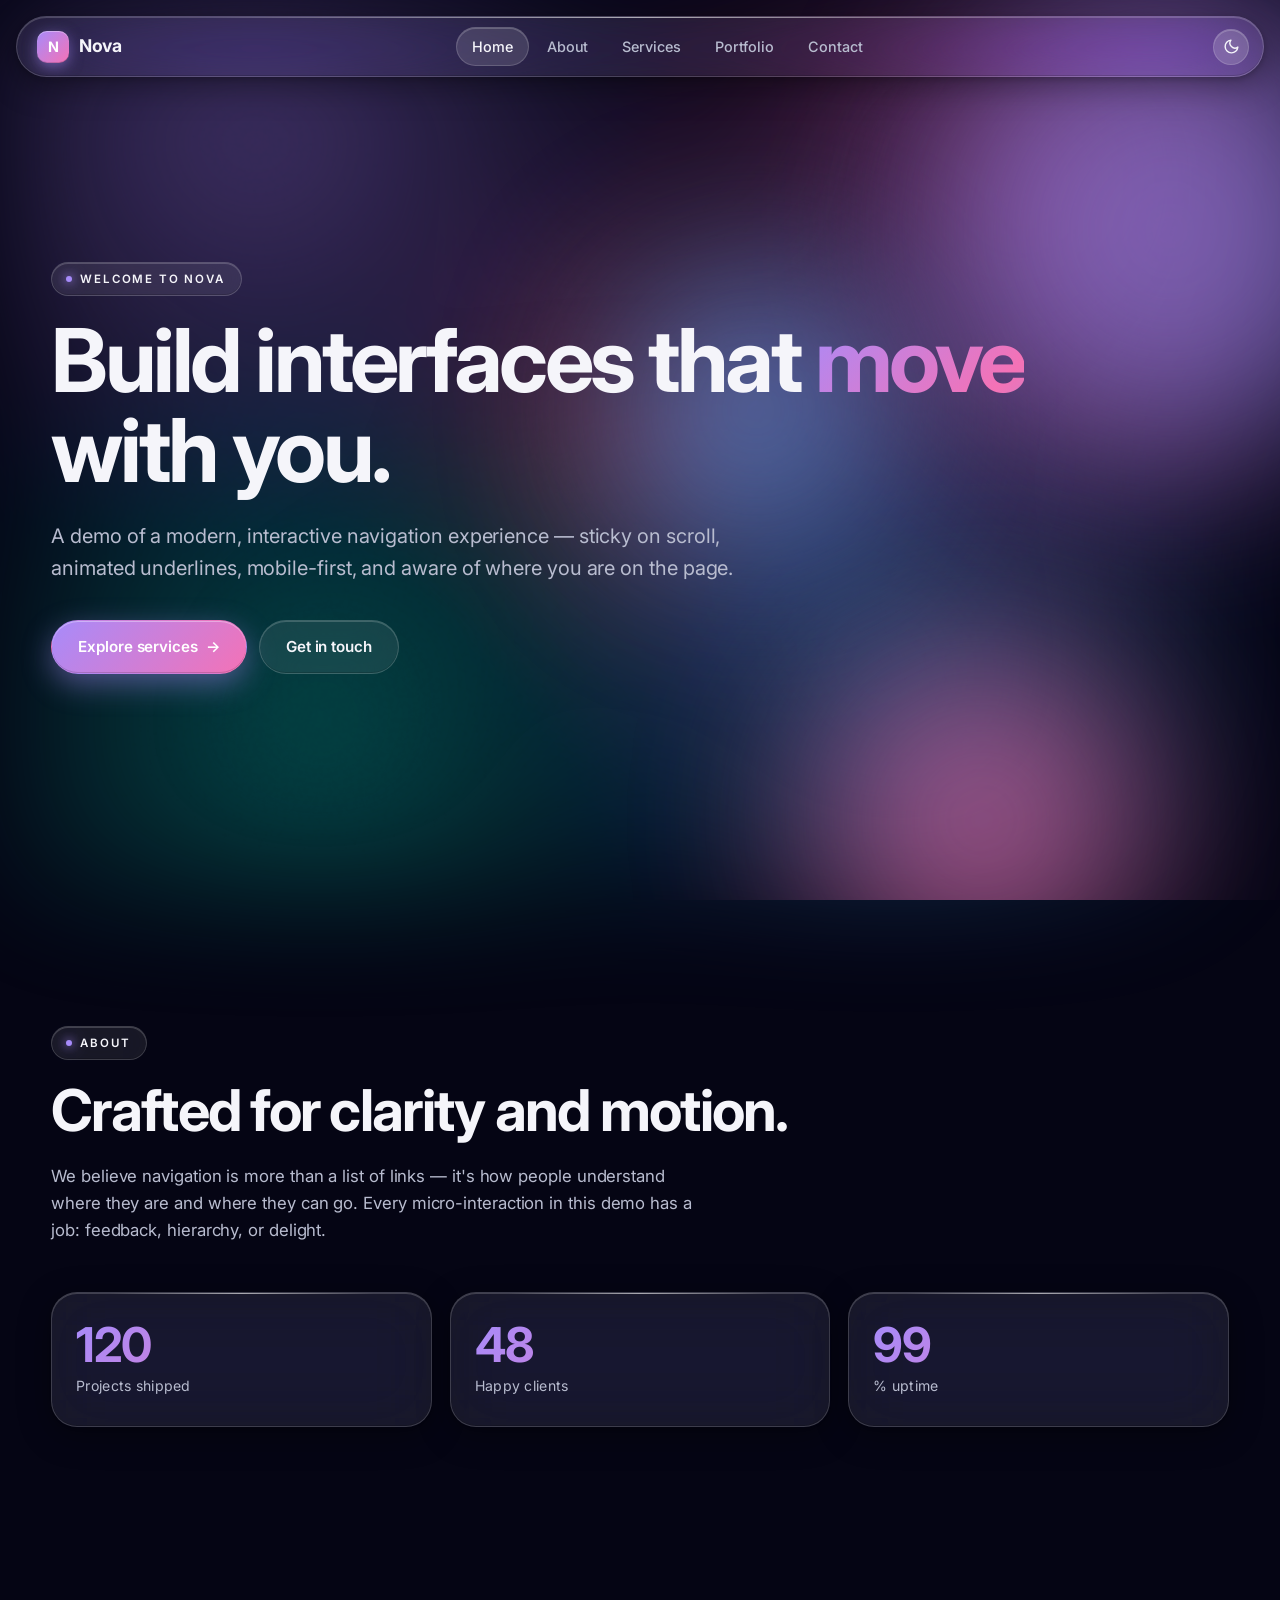
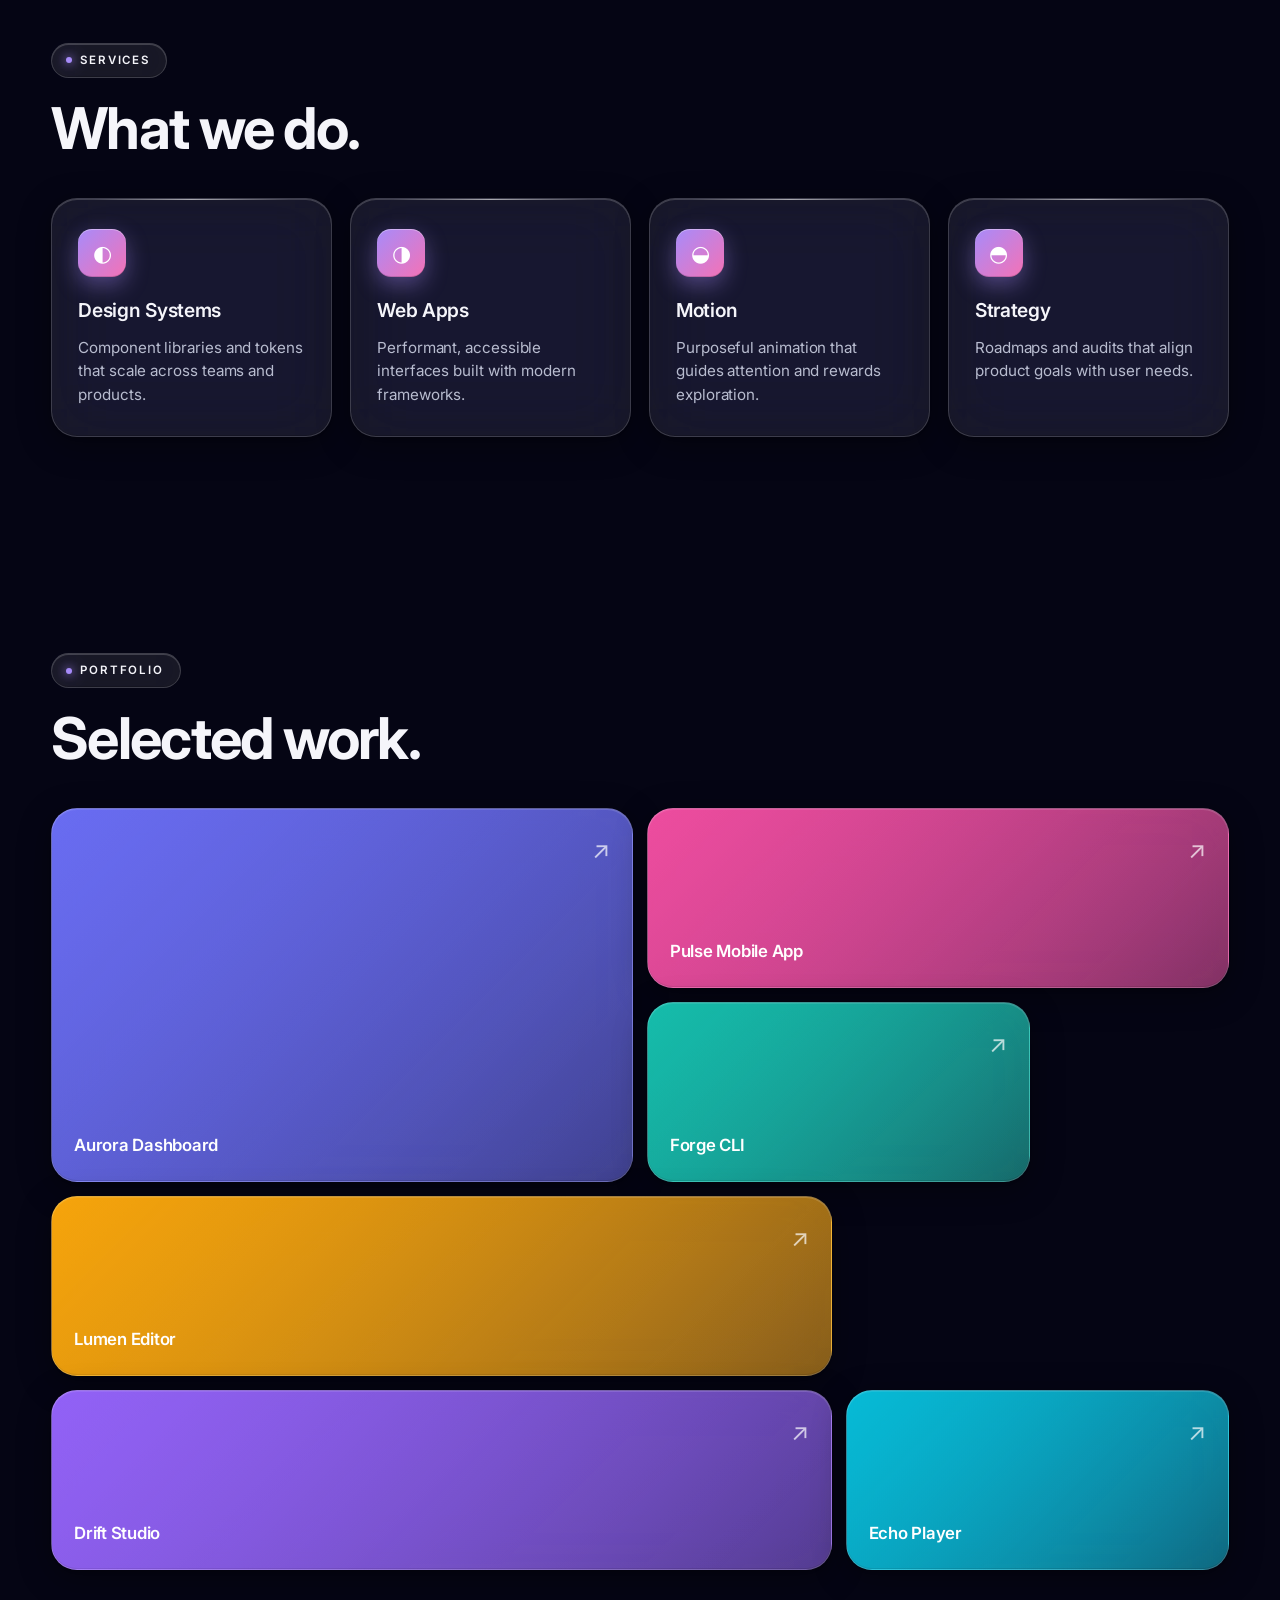
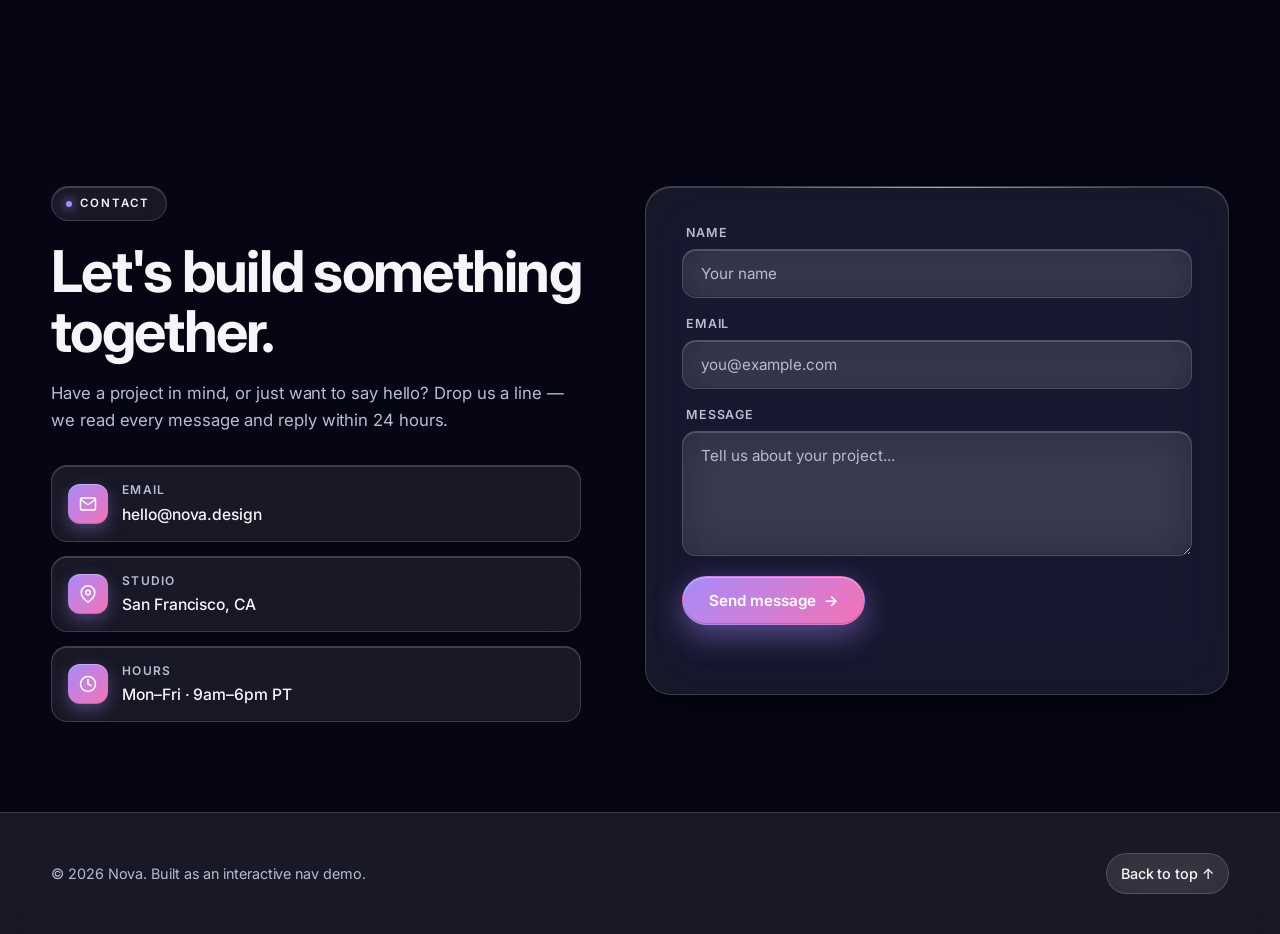
==== commit c4d24a63: "Move mobile drawer outside navbar so backdrop-filter blurs the page The mobile menu was a child of t" ====
--- a/index.html
+++ b/index.html
@@ -47,6 +47,16 @@
     </div>
     <div class="scroll-progress" id="scroll-progress"></div>
   </header>
+
+  <aside id="mobile-drawer" class="mobile-drawer" aria-hidden="true">
+    <ul class="mobile-drawer-menu">
+      <li><a href="#home" class="drawer-link">Home</a></li>
+      <li><a href="#about" class="drawer-link">About</a></li>
+      <li><a href="#services" class="drawer-link">Services</a></li>
+      <li><a href="#portfolio" class="drawer-link">Portfolio</a></li>
+      <li><a href="#contact" class="drawer-link">Contact</a></li>
+    </ul>
+  </aside>
 
   <main>
     <section id="home" class="section hero">
--- a/styles.css
+++ b/styles.css
@@ -375,6 +375,80 @@
   border-radius: 1px;
 }
 
+/* ---------- Mobile drawer (lives outside navbar so its backdrop-filter has direct line-of-sight to the hero) ---------- */
+.mobile-drawer {
+  display: none;
+}
+
+@media (max-width: 820px) {
+  .mobile-drawer {
+    display: block;
+    position: fixed;
+    top: 78px;
+    left: 12px;
+    right: 12px;
+    z-index: 99;
+    padding: 12px;
+    background: rgba(15, 15, 26, 0.55);
+    backdrop-filter: blur(40px) saturate(200%);
+    -webkit-backdrop-filter: blur(40px) saturate(200%);
+    border: 1px solid var(--glass-border);
+    border-radius: var(--radius-lg);
+    box-shadow: var(--glass-shadow), var(--glass-inset);
+    transform: translateY(-16px) scale(0.98);
+    opacity: 0;
+    pointer-events: none;
+    transition: transform 380ms cubic-bezier(0.34, 1.56, 0.64, 1), opacity 240ms ease;
+    transform-origin: top center;
+  }
+
+  [data-theme="light"] .mobile-drawer {
+    background: rgba(255, 255, 255, 0.55);
+  }
+
+  .mobile-drawer::before {
+    content: "";
+    position: absolute;
+    top: 0;
+    left: 15%;
+    right: 15%;
+    height: 1px;
+    background: linear-gradient(90deg, transparent, var(--glass-highlight), transparent);
+    pointer-events: none;
+  }
+
+  .mobile-drawer.open {
+    transform: translateY(0) scale(1);
+    opacity: 1;
+    pointer-events: auto;
+  }
+
+  .mobile-drawer-menu {
+    list-style: none;
+    margin: 0;
+    padding: 0;
+    display: flex;
+    flex-direction: column;
+    gap: 2px;
+  }
+
+  .drawer-link {
+    display: block;
+    padding: 14px 16px;
+    font-size: 1rem;
+    font-weight: 500;
+    color: var(--text);
+    border-radius: 12px;
+    transition: background var(--transition);
+  }
+
+  .drawer-link:hover,
+  .drawer-link.active {
+    background: var(--glass-bg-strong);
+    color: var(--text);
+  }
+}
+
 /* ---------- Sections ---------- */
 .section {
   min-height: auto;
@@ -1070,43 +1144,7 @@
   }
 
   .nav-menu {
-    position: fixed;
-    top: 80px;
-    right: 16px;
-    left: 16px;
-    width: auto;
-    max-width: none;
-    flex-direction: column;
-    align-items: stretch;
-    gap: 4px;
-    padding: 14px;
-    background: var(--glass-bg-strong);
-    backdrop-filter: blur(40px) saturate(180%);
-    -webkit-backdrop-filter: blur(40px) saturate(180%);
-    border: 1px solid var(--glass-border);
-    border-radius: var(--radius-lg);
-    box-shadow: var(--glass-shadow), var(--glass-inset);
-    transform: translateY(-20px);
-    opacity: 0;
-    pointer-events: none;
-    transition: transform 380ms cubic-bezier(0.34, 1.56, 0.64, 1), opacity 280ms ease;
-  }
-
-  .nav-menu.open {
-    transform: translateY(0);
-    opacity: 1;
-    pointer-events: auto;
-  }
-
-  .nav-menu li {
-    width: 100%;
-  }
-
-  .nav-link {
-    display: block;
-    padding: 12px 16px;
-    font-size: 1rem;
-    border-radius: 12px;
+    display: none;
   }
 
   .stats {
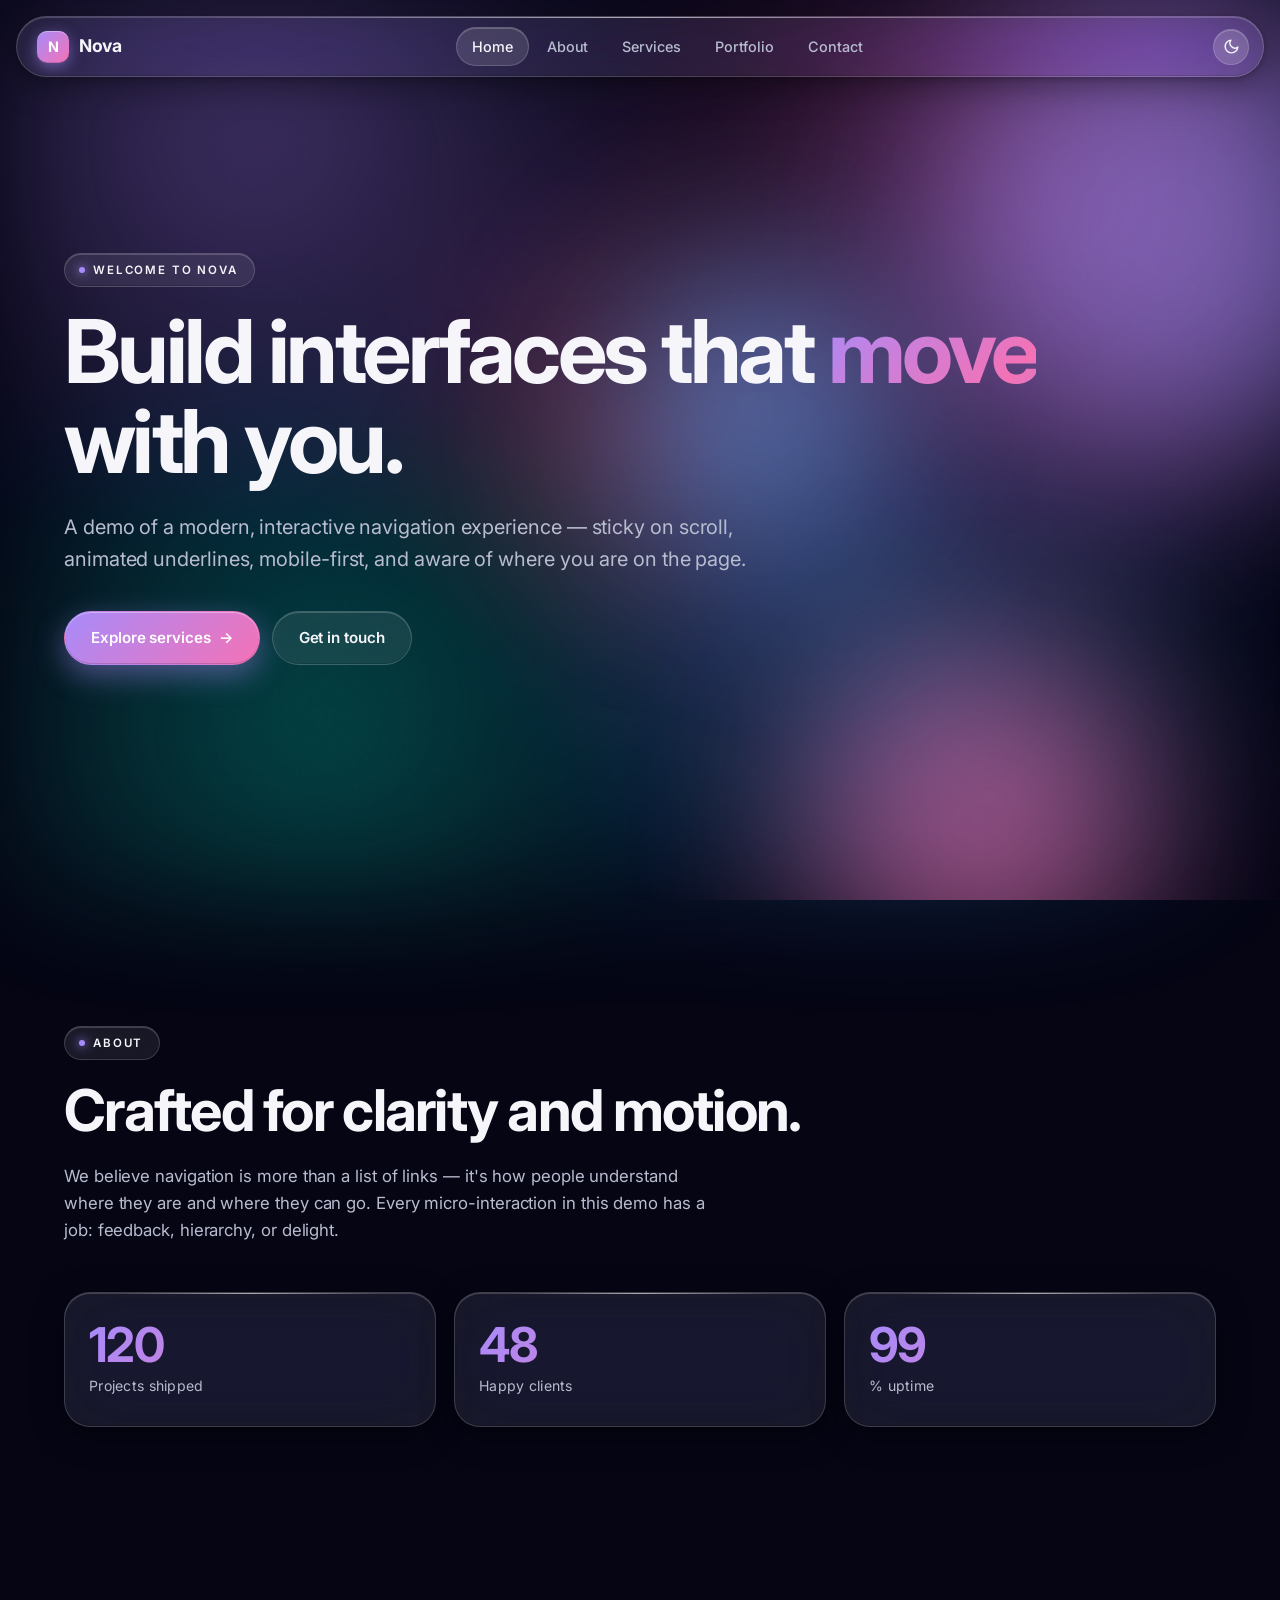
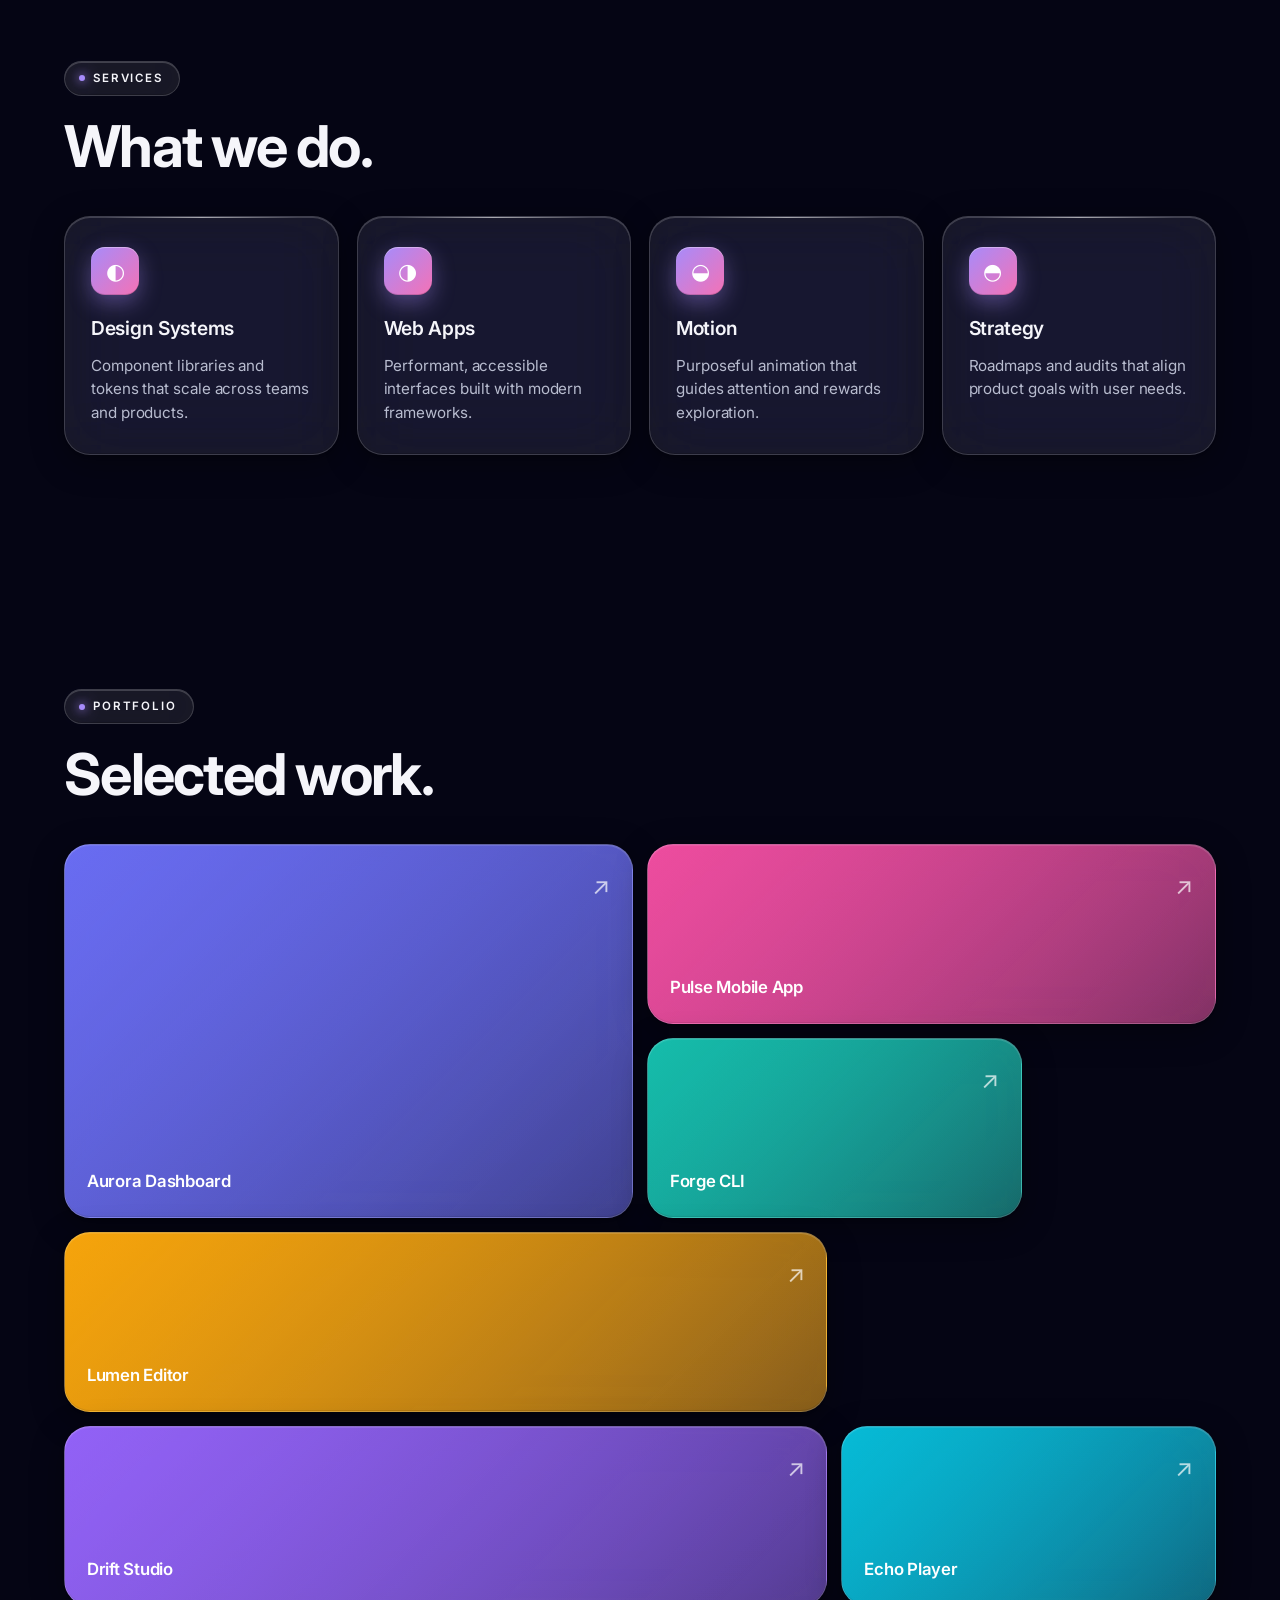
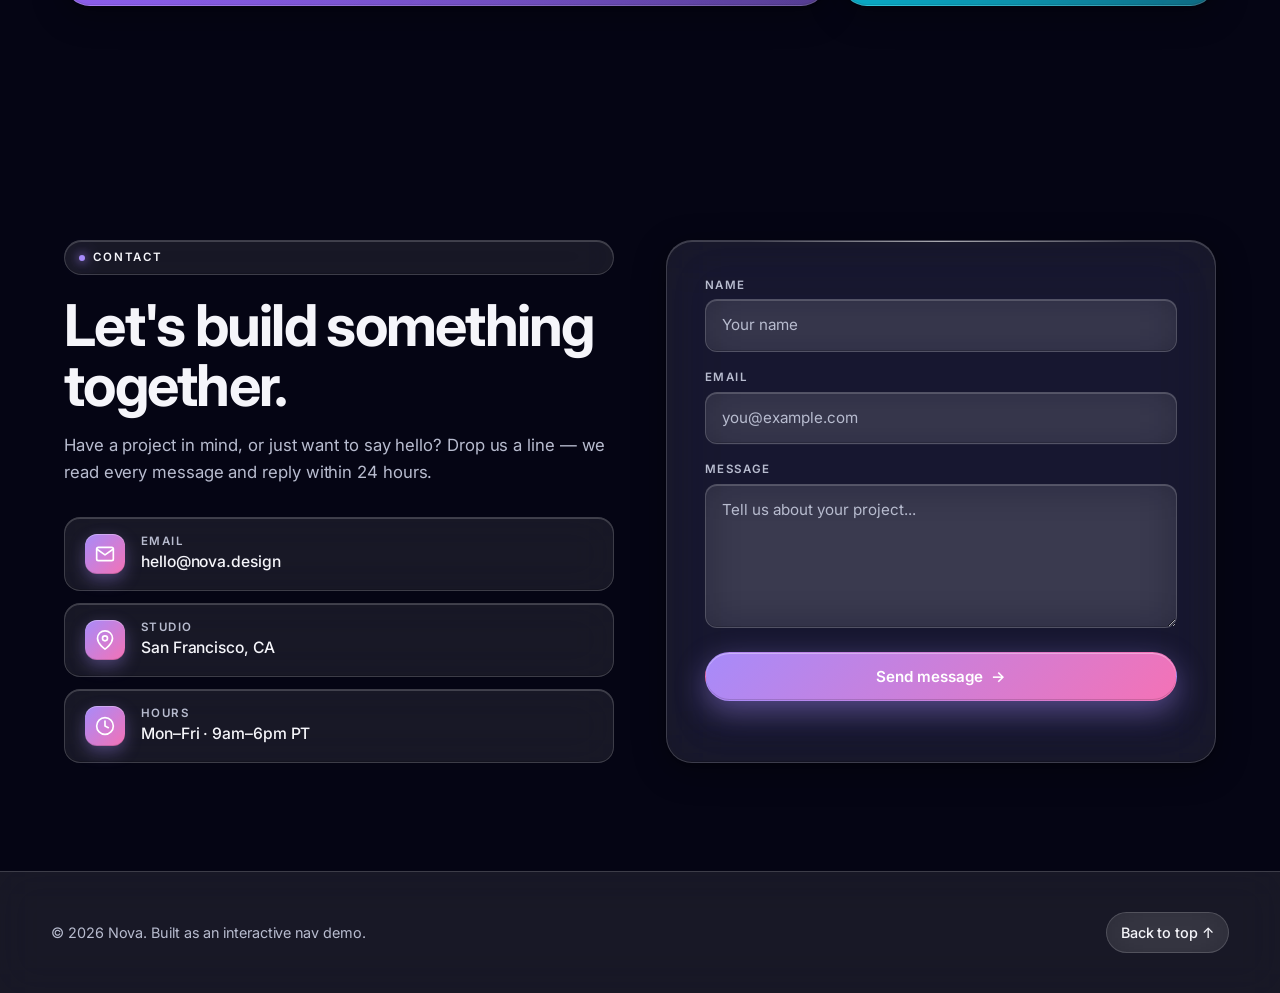
==== commit e2dda659: "Align contact columns and tighten layout to Apple-grade rhythm - Stretch contact info/form to equal " ====
--- a/index.html
+++ b/index.html
@@ -154,7 +154,7 @@
               <span class="contact-ico" aria-hidden="true">
                 <svg viewBox="0 0 24 24" fill="none" stroke="currentColor" stroke-width="2" stroke-linecap="round" stroke-linejoin="round"><path d="M4 4h16c1.1 0 2 .9 2 2v12c0 1.1-.9 2-2 2H4c-1.1 0-2-.9-2-2V6c0-1.1.9-2 2-2z"></path><polyline points="22,6 12,13 2,6"></polyline></svg>
               </span>
-              <div>
+              <div class="contact-text">
                 <span class="contact-label">Email</span>
                 <a href="mailto:hello@nova.design" class="contact-value">hello@nova.design</a>
               </div>
@@ -163,7 +163,7 @@
               <span class="contact-ico" aria-hidden="true">
                 <svg viewBox="0 0 24 24" fill="none" stroke="currentColor" stroke-width="2" stroke-linecap="round" stroke-linejoin="round"><path d="M21 10c0 7-9 13-9 13s-9-6-9-13a9 9 0 0 1 18 0z"></path><circle cx="12" cy="10" r="3"></circle></svg>
               </span>
-              <div>
+              <div class="contact-text">
                 <span class="contact-label">Studio</span>
                 <span class="contact-value">San Francisco, CA</span>
               </div>
@@ -172,7 +172,7 @@
               <span class="contact-ico" aria-hidden="true">
                 <svg viewBox="0 0 24 24" fill="none" stroke="currentColor" stroke-width="2" stroke-linecap="round" stroke-linejoin="round"><circle cx="12" cy="12" r="10"></circle><polyline points="12 6 12 12 16 14"></polyline></svg>
               </span>
-              <div>
+              <div class="contact-text">
                 <span class="contact-label">Hours</span>
                 <span class="contact-value">Mon–Fri · 9am–6pm PT</span>
               </div>
--- a/styles.css
+++ b/styles.css
@@ -452,10 +452,10 @@
 /* ---------- Sections ---------- */
 .section {
   min-height: auto;
-  padding: clamp(110px, 14vh, 160px) clamp(20px, 4vw, 80px) clamp(70px, 10vh, 100px);
+  padding: clamp(112px, 14vh, 160px) clamp(24px, 5vw, 80px) clamp(96px, 12vh, 144px);
   display: flex;
   align-items: center;
-  justify-content: flex-start;
+  justify-content: center;
   position: relative;
   overflow: hidden;
 }
@@ -470,7 +470,8 @@
 
 .section-inner {
   width: 100%;
-  max-width: 100%;
+  max-width: 1240px;
+  margin: 0 auto;
   position: relative;
   z-index: 1;
 }
@@ -564,8 +565,9 @@
 }
 
 .hero-content {
-  max-width: 100%;
+  max-width: 1240px;
   width: 100%;
+  margin: 0 auto;
   position: relative;
   z-index: 2;
 }
@@ -888,13 +890,18 @@
 /* ---------- Contact ---------- */
 .contact-layout {
   display: grid;
-  grid-template-columns: 1fr 1.1fr;
-  gap: clamp(32px, 5vw, 72px);
-  align-items: start;
+  grid-template-columns: minmax(0, 1fr) minmax(0, 1fr);
+  gap: clamp(32px, 4vw, 64px);
+  align-items: stretch;
+}
+
+.contact-info {
+  display: flex;
+  flex-direction: column;
 }
 
 .contact-info h2 {
-  margin-bottom: 18px;
+  margin-bottom: 16px;
 }
 
 .contact-info .body {
@@ -905,15 +912,16 @@
   list-style: none;
   display: flex;
   flex-direction: column;
-  gap: 14px;
+  gap: 12px;
   padding: 0;
+  margin-top: auto;
 }
 
 .contact-details li {
   display: flex;
   align-items: center;
-  gap: 14px;
-  padding: 14px 16px;
+  gap: 16px;
+  padding: 16px 20px;
   background: var(--glass-bg);
   border: 1px solid var(--glass-border);
   border-radius: 16px;
@@ -944,18 +952,25 @@
 }
 
 .contact-ico svg {
-  width: 18px;
-  height: 18px;
+  width: 20px;
+  height: 20px;
+}
+
+.contact-text {
+  display: flex;
+  flex-direction: column;
+  gap: 4px;
+  min-width: 0;
 }
 
 .contact-label {
   display: block;
-  font-size: 0.75rem;
+  font-size: 0.72rem;
   font-weight: 600;
   text-transform: uppercase;
-  letter-spacing: 0.1em;
+  letter-spacing: 0.12em;
   color: var(--text-dim);
-  margin-bottom: 2px;
+  line-height: 1;
 }
 
 .contact-value {
@@ -963,6 +978,11 @@
   font-size: 0.98rem;
   font-weight: 500;
   color: var(--text);
+  line-height: 1.3;
+}
+
+a.contact-value {
+  transition: color var(--transition);
 }
 
 a.contact-value:hover {
@@ -972,8 +992,8 @@
 .contact-form {
   display: flex;
   flex-direction: column;
-  gap: 16px;
-  padding: clamp(24px, 3vw, 36px);
+  gap: 20px;
+  padding: clamp(28px, 3vw, 40px);
   background: var(--glass-bg);
   border: 1px solid var(--glass-border);
   border-radius: var(--radius-lg);
@@ -998,26 +1018,27 @@
 .field {
   display: flex;
   flex-direction: column;
-  gap: 6px;
+  gap: 8px;
 }
 
 .field-label {
-  font-size: 0.78rem;
+  font-size: 0.72rem;
   font-weight: 600;
-  letter-spacing: 0.06em;
+  letter-spacing: 0.12em;
   text-transform: uppercase;
   color: var(--text-dim);
-  padding-left: 4px;
+  line-height: 1;
 }
 
 input, textarea {
   background: var(--glass-bg);
   border: 1px solid var(--glass-border);
   color: var(--text);
-  padding: 14px 18px;
-  border-radius: 14px;
+  padding: 14px 16px;
+  border-radius: 12px;
   font-size: 0.95rem;
   font-family: inherit;
+  line-height: 1.5;
   transition: border-color var(--transition), background var(--transition), box-shadow var(--transition);
   resize: vertical;
   backdrop-filter: blur(20px);
@@ -1027,6 +1048,10 @@
   min-width: 0;
 }
 
+textarea {
+  min-height: 132px;
+}
+
 input::placeholder, textarea::placeholder {
   color: var(--text-dim);
 }
@@ -1041,14 +1066,19 @@
 }
 
 .contact-form .btn {
-  align-self: flex-start;
+  align-self: stretch;
+  justify-content: center;
   margin-top: 4px;
 }
 
 .form-status {
   color: #4ade80;
   font-size: 0.9rem;
-  min-height: 1.2em;
+  line-height: 1.4;
+}
+
+.form-status:empty {
+  display: none;
 }
 
 /* ---------- Footer ---------- */
